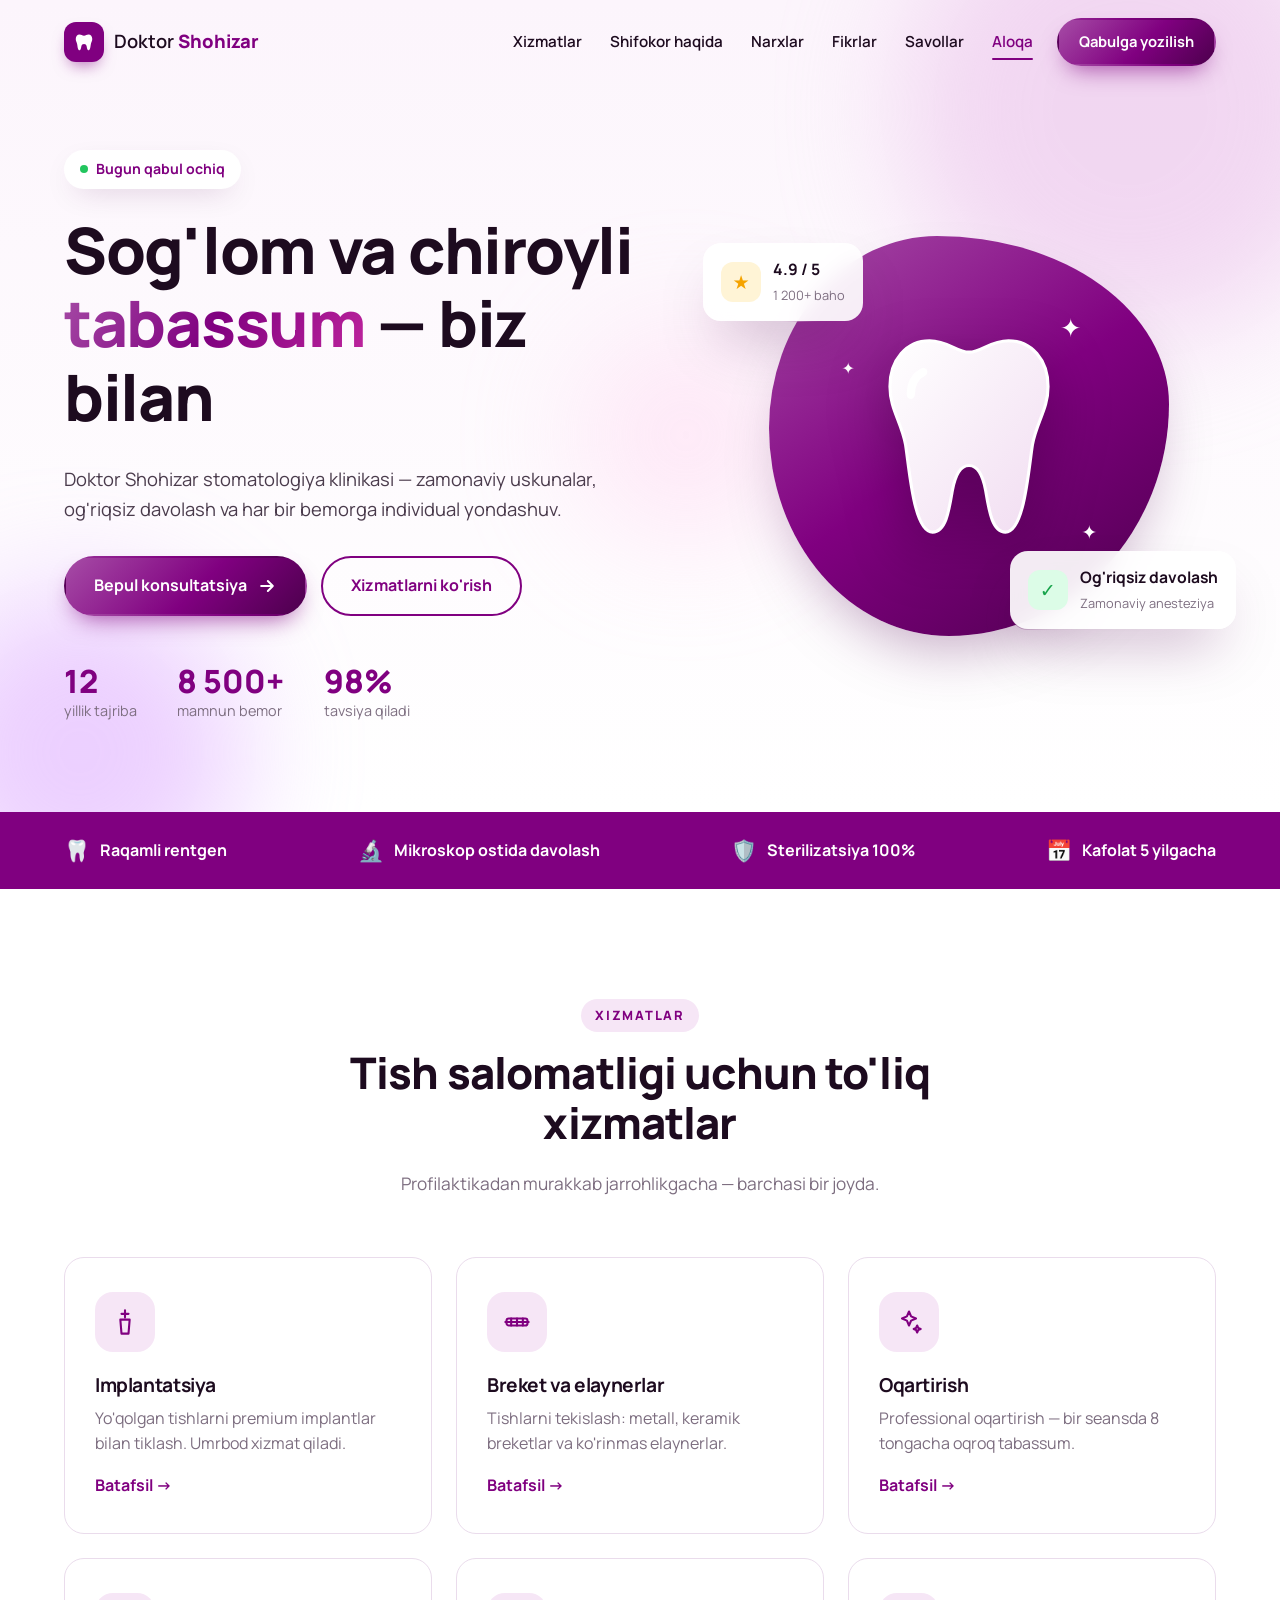
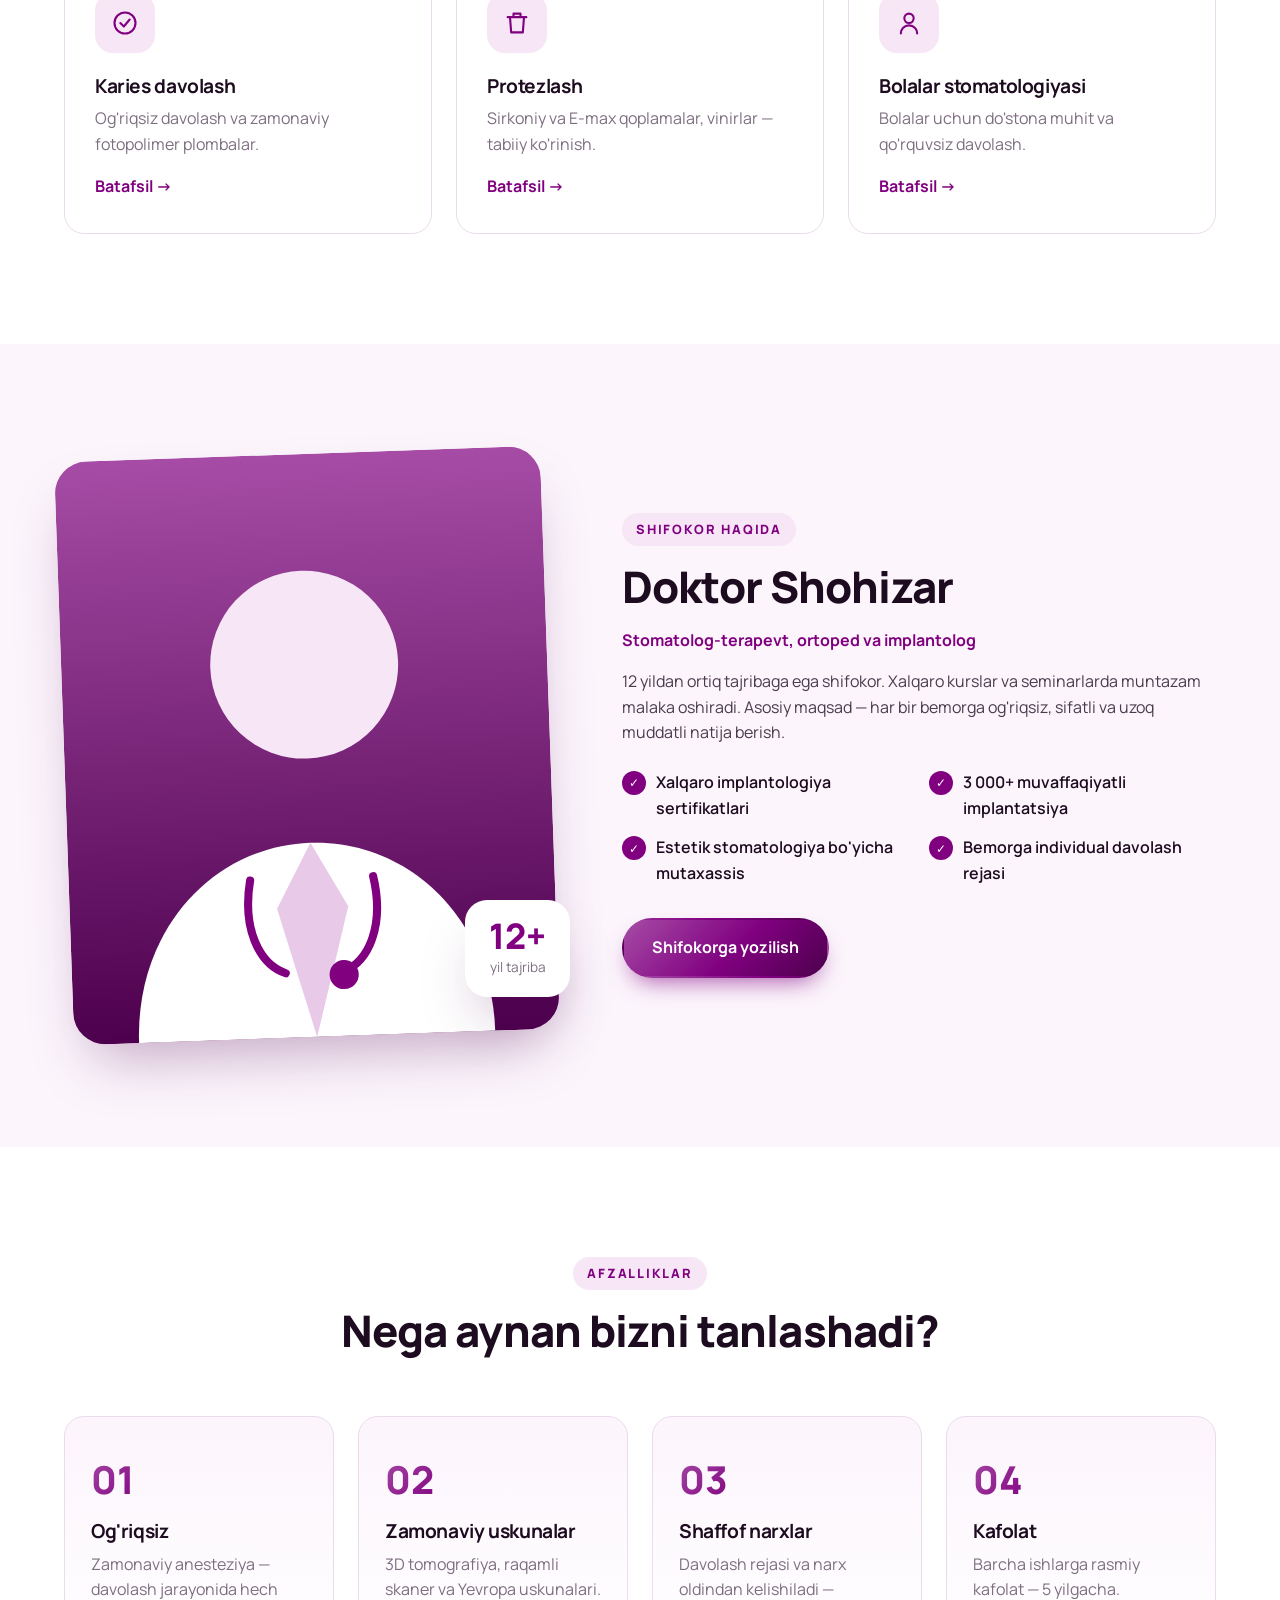
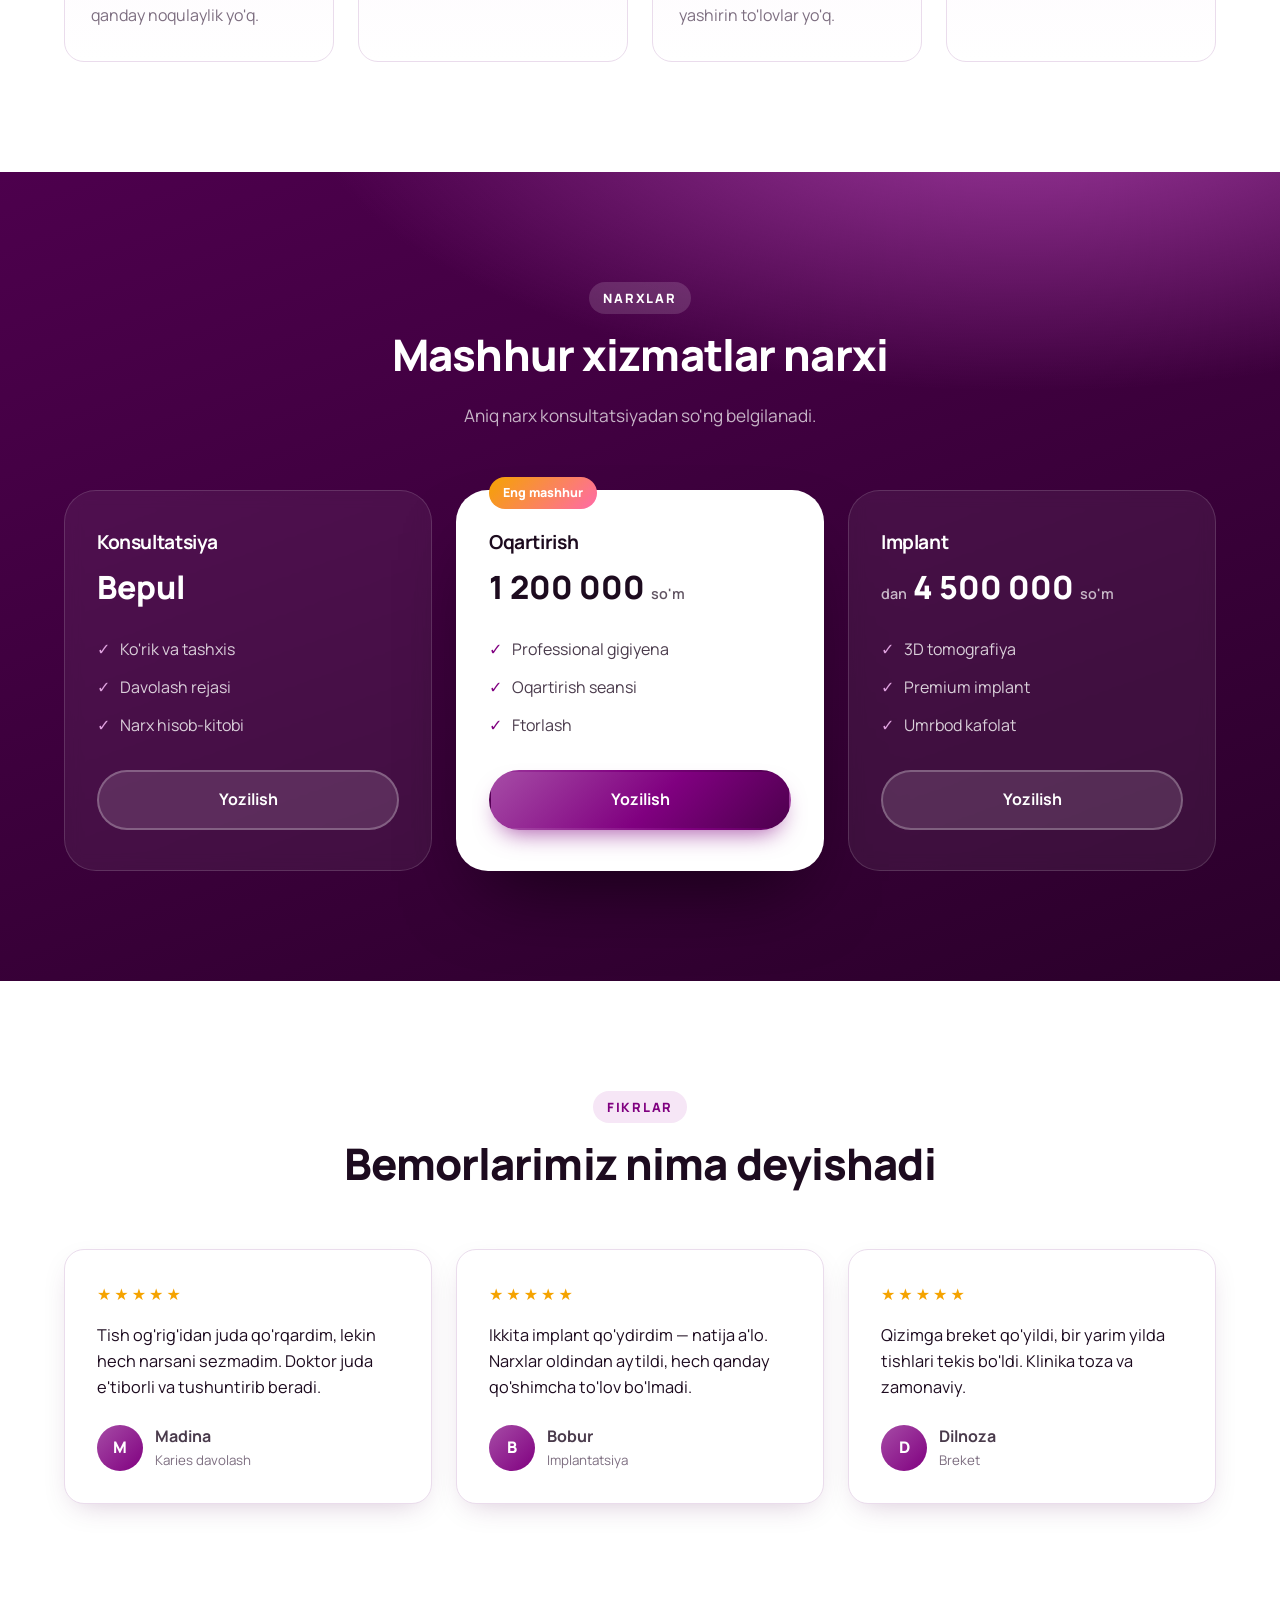
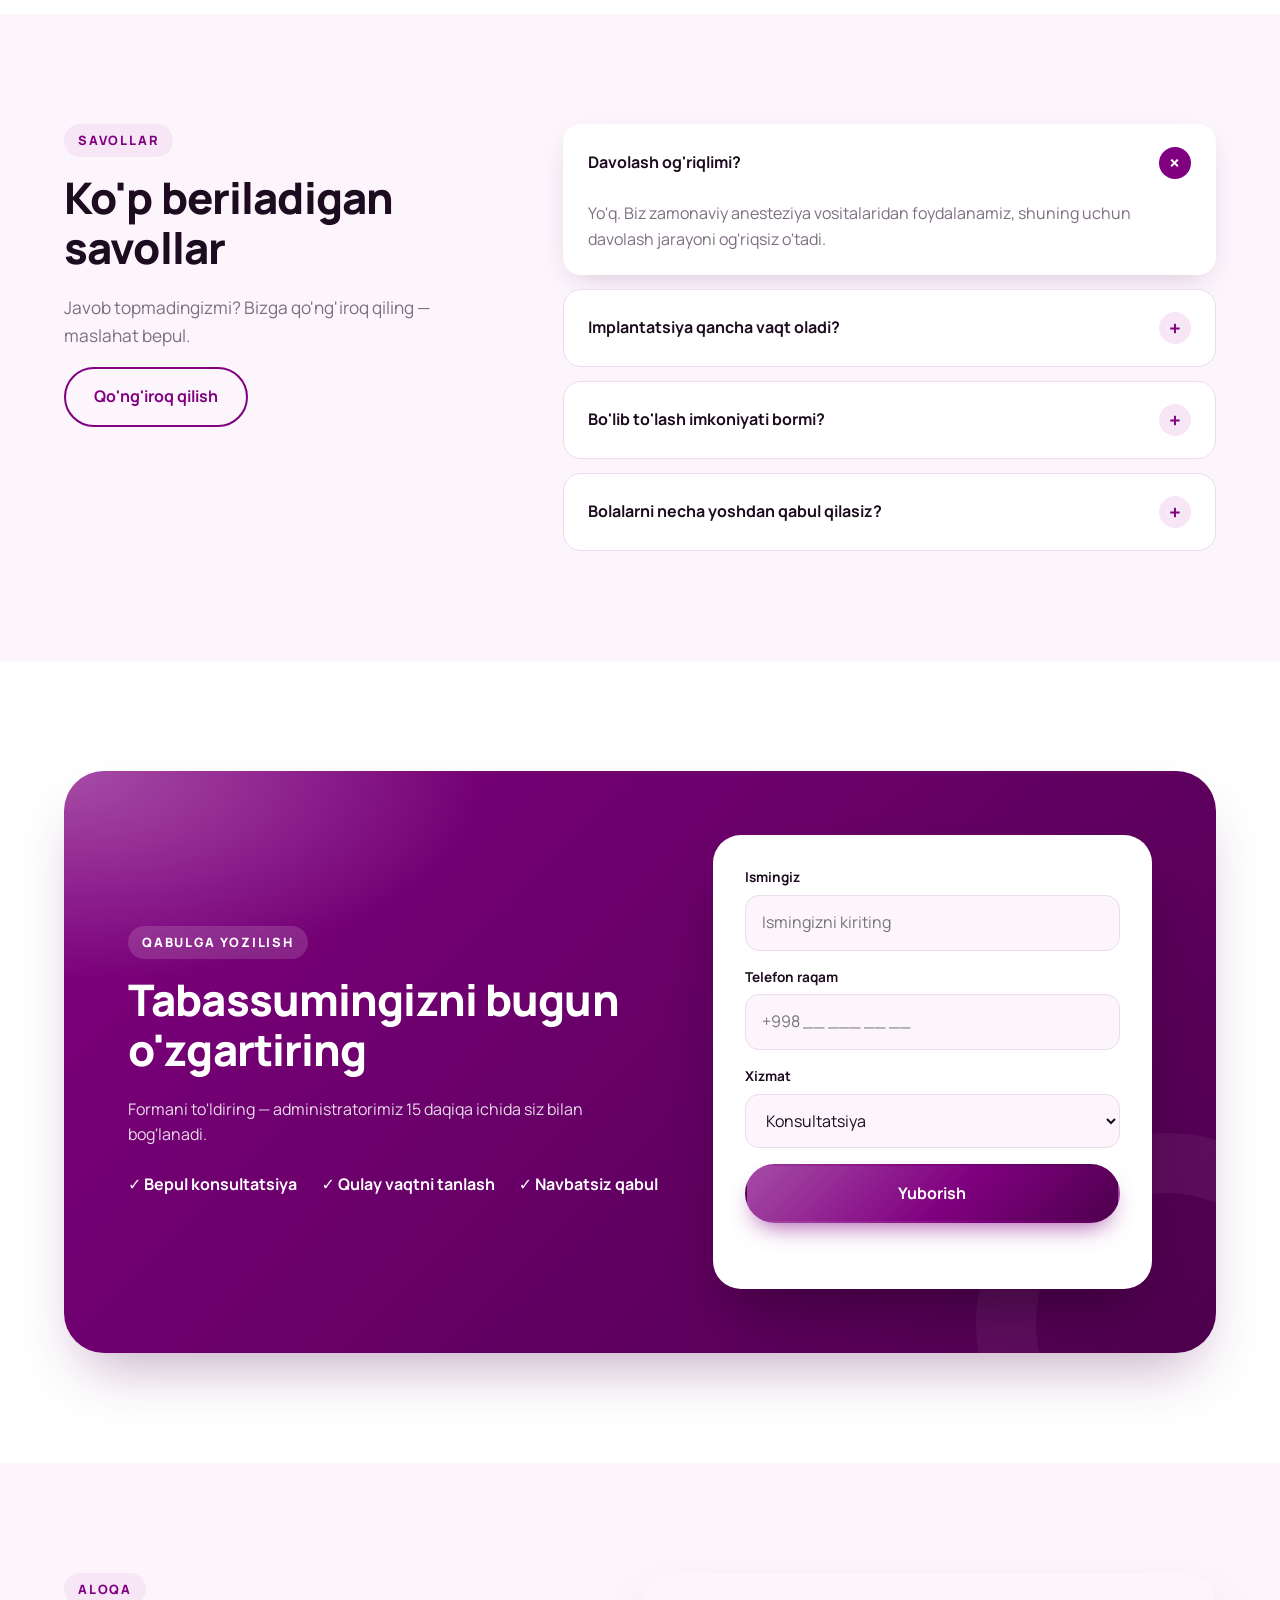
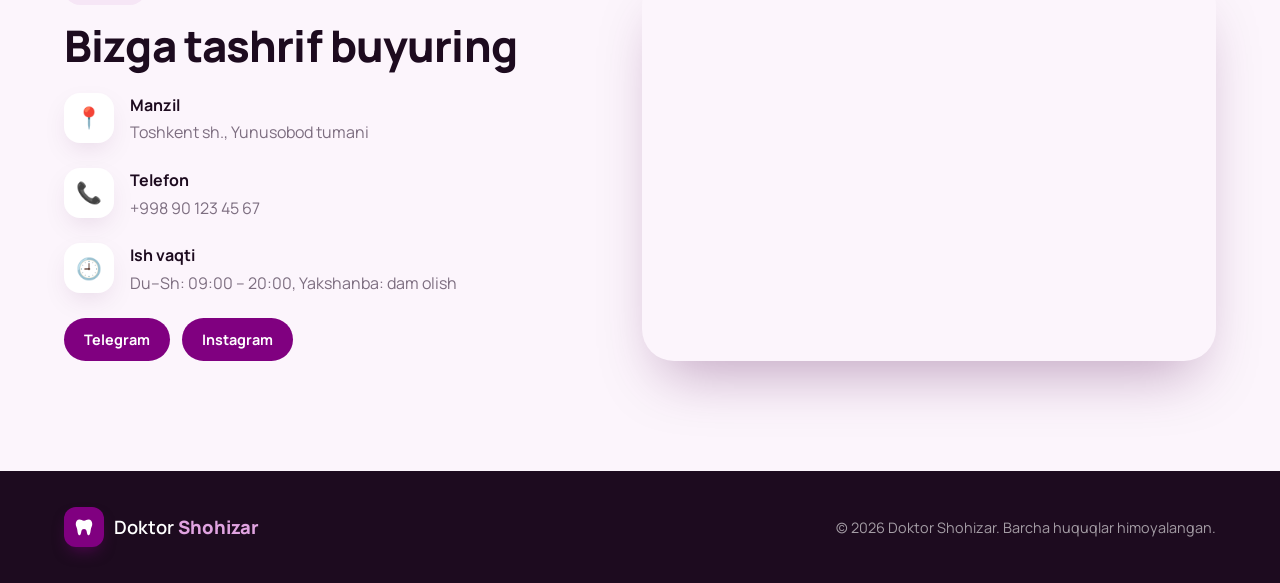
==== index.html @ 094f26d3 "Add Doktor Shohizar dental clinic landing page Modern responsive single-page site in Uzbek with purp" ====
<!doctype html>
<html lang="uz">
<head>
  <meta charset="utf-8">
  <meta name="viewport" content="width=device-width, initial-scale=1">
  <title>Doktor Shohizar — Zamonaviy stomatologiya</title>
  <meta name="description" content="Doktor Shohizar stomatologiya klinikasi: implantatsiya, breket, oqartirish, davolash va bolalar stomatologiyasi. Og'riqsiz va zamonaviy davolash.">
  <meta name="theme-color" content="#800080">
  <link rel="icon" href="data:image/svg+xml,%3Csvg xmlns='http://www.w3.org/2000/svg' viewBox='0 0 64 64'%3E%3Crect width='64' height='64' rx='16' fill='%23800080'/%3E%3Cpath d='M20 14c-6 0-10 5-10 12 0 6 3 9 4 15 1 7 2 13 6 13 3 0 4-5 5-10 1-4 3-6 7-6s6 2 7 6c1 5 2 10 5 10 4 0 5-6 6-13 1-6 4-9 4-15 0-7-4-12-10-12-5 0-7 3-12 3s-7-3-12-3z' fill='%23fff'/%3E%3C/svg%3E">
  <link rel="preconnect" href="https://fonts.googleapis.com">
  <link rel="preconnect" href="https://fonts.gstatic.com" crossorigin>
  <link href="https://fonts.googleapis.com/css2?family=Manrope:wght@400;500;600;700;800&display=swap" rel="stylesheet">
  <link rel="stylesheet" href="styles.css">
</head>
<body>

  <!-- ===== Header ===== -->
  <header class="header" id="header">
    <div class="container header__inner">
      <a href="#home" class="logo" aria-label="Doktor Shohizar">
        <span class="logo__icon">
          <svg viewBox="0 0 64 64" aria-hidden="true"><path d="M20 12c-6 0-10 5-10 12 0 6 3 9 4 15 1 7 2 15 6 15 3 0 4-6 5-11 1-4 3-6 7-6s6 2 7 6c1 5 2 11 5 11 4 0 5-8 6-15 1-6 4-9 4-15 0-7-4-12-10-12-5 0-7 3-12 3s-7-3-12-3z"/></svg>
        </span>
        <span class="logo__text">Doktor <b>Shohizar</b></span>
      </a>

      <nav class="nav" id="nav">
        <a href="#services">Xizmatlar</a>
        <a href="#about">Shifokor haqida</a>
        <a href="#prices">Narxlar</a>
        <a href="#reviews">Fikrlar</a>
        <a href="#faq">Savollar</a>
        <a href="#contact">Aloqa</a>
      </nav>

      <div class="header__actions">
        <a href="tel:+998901234567" class="header__phone">+998 90 123 45 67</a>
        <a href="#appointment" class="btn btn--primary btn--sm">Qabulga yozilish</a>
        <button class="burger" id="burger" aria-label="Menyu" aria-expanded="false"><span></span><span></span><span></span></button>
      </div>
    </div>
  </header>

  <main>
    <!-- ===== Hero ===== -->
    <section class="hero" id="home">
      <div class="hero__bg" aria-hidden="true">
        <span class="blob blob--1"></span>
        <span class="blob blob--2"></span>
        <span class="blob blob--3"></span>
      </div>
      <div class="container hero__inner">
        <div class="hero__content reveal">
          <span class="badge"><span class="dot"></span> Bugun qabul ochiq</span>
          <h1>Sog'lom va chiroyli <span class="grad">tabassum</span> — biz bilan</h1>
          <p class="hero__lead">Doktor Shohizar stomatologiya klinikasi — zamonaviy uskunalar, og'riqsiz davolash va har bir bemorga individual yondashuv.</p>
          <div class="hero__cta">
            <a href="#appointment" class="btn btn--primary">Bepul konsultatsiya
              <svg viewBox="0 0 24 24" aria-hidden="true"><path d="M5 12h14M13 6l6 6-6 6"/></svg>
            </a>
            <a href="#services" class="btn btn--ghost">Xizmatlarni ko'rish</a>
          </div>
          <div class="hero__stats">
            <div><b data-count="12">0</b><span>yillik tajriba</span></div>
            <div><b data-count="8500" data-suffix="+">0</b><span>mamnun bemor</span></div>
            <div><b data-count="98" data-suffix="%">0</b><span>tavsiya qiladi</span></div>
          </div>
        </div>

        <div class="hero__visual reveal">
          <div class="hero__card hero__card--main">
            <svg class="hero__tooth" viewBox="0 0 200 220" aria-hidden="true">
              <defs>
                <linearGradient id="toothGrad" x1="0" y1="0" x2="1" y2="1">
                  <stop offset="0" stop-color="#ffffff"/>
                  <stop offset="1" stop-color="#f1dcf1"/>
                </linearGradient>
              </defs>
              <path d="M62 18c-22 0-38 18-38 44 0 22 11 34 15 56 4 26 8 84 26 84 13 0 16-22 19-40 3-16 8-24 16-24s13 8 16 24c3 18 6 40 19 40 18 0 22-58 26-84 4-22 15-34 15-56 0-26-16-44-38-44-18 0-26 11-38 11S80 18 62 18z" fill="url(#toothGrad)" stroke="#fff" stroke-width="3"/>
              <path d="M56 48c-8 4-12 12-12 22" stroke="#fff" stroke-width="8" stroke-linecap="round" fill="none" opacity=".9"/>
            </svg>
            <span class="sparkle sparkle--1">✦</span>
            <span class="sparkle sparkle--2">✦</span>
            <span class="sparkle sparkle--3">✦</span>
          </div>
          <div class="float-card float-card--a">
            <span class="float-card__icon">★</span>
            <div><b>4.9 / 5</b><small>1 200+ baho</small></div>
          </div>
          <div class="float-card float-card--b">
            <span class="float-card__icon float-card__icon--green">✓</span>
            <div><b>Og'riqsiz davolash</b><small>Zamonaviy anesteziya</small></div>
          </div>
        </div>
      </div>
    </section>

    <!-- ===== Trust strip ===== -->
    <section class="strip">
      <div class="container strip__inner">
        <div class="strip__item"><span>🦷</span> Raqamli rentgen</div>
        <div class="strip__item"><span>🔬</span> Mikroskop ostida davolash</div>
        <div class="strip__item"><span>🛡️</span> Sterilizatsiya 100%</div>
        <div class="strip__item"><span>📅</span> Kafolat 5 yilgacha</div>
      </div>
    </section>

    <!-- ===== Services ===== -->
    <section class="section" id="services">
      <div class="container">
        <div class="section__head reveal">
          <span class="eyebrow">Xizmatlar</span>
          <h2>Tish salomatligi uchun to'liq xizmatlar</h2>
          <p>Profilaktikadan murakkab jarrohlikgacha — barchasi bir joyda.</p>
        </div>

        <div class="services">
          <article class="service reveal">
            <div class="service__icon"><svg viewBox="0 0 24 24"><path d="M12 2v6M9 5h6M8 10h8l-1 12h-6z"/></svg></div>
            <h3>Implantatsiya</h3>
            <p>Yo'qolgan tishlarni premium implantlar bilan tiklash. Umrbod xizmat qiladi.</p>
            <a href="#appointment" class="service__link">Batafsil →</a>
          </article>
          <article class="service reveal">
            <div class="service__icon"><svg viewBox="0 0 24 24"><rect x="3" y="9" width="18" height="6" rx="2"/><path d="M7 9v6M12 9v6M17 9v6M2 12h20"/></svg></div>
            <h3>Breket va elaynerlar</h3>
            <p>Tishlarni tekislash: metall, keramik breketlar va ko'rinmas elaynerlar.</p>
            <a href="#appointment" class="service__link">Batafsil →</a>
          </article>
          <article class="service reveal">
            <div class="service__icon"><svg viewBox="0 0 24 24"><path d="M12 3l1.8 4.2L18 9l-4.2 1.8L12 15l-1.8-4.2L6 9l4.2-1.8zM19 15l.9 2.1L22 18l-2.1.9L19 21l-.9-2.1L16 18l2.1-.9z"/></svg></div>
            <h3>Oqartirish</h3>
            <p>Professional oqartirish — bir seansda 8 tongacha oqroq tabassum.</p>
            <a href="#appointment" class="service__link">Batafsil →</a>
          </article>
          <article class="service reveal">
            <div class="service__icon"><svg viewBox="0 0 24 24"><circle cx="12" cy="12" r="9"/><path d="M8 12l3 3 5-6"/></svg></div>
            <h3>Karies davolash</h3>
            <p>Og'riqsiz davolash va zamonaviy fotopolimer plombalar.</p>
            <a href="#appointment" class="service__link">Batafsil →</a>
          </article>
          <article class="service reveal">
            <div class="service__icon"><svg viewBox="0 0 24 24"><path d="M4 7h16M6 7l1 13h10l1-13M9 7V4h6v3"/></svg></div>
            <h3>Protezlash</h3>
            <p>Sirkoniy va E-max qoplamalar, vinirlar — tabiiy ko'rinish.</p>
            <a href="#appointment" class="service__link">Batafsil →</a>
          </article>
          <article class="service reveal">
            <div class="service__icon"><svg viewBox="0 0 24 24"><circle cx="12" cy="8" r="4"/><path d="M5 21c0-4 3-7 7-7s7 3 7 7"/></svg></div>
            <h3>Bolalar stomatologiyasi</h3>
            <p>Bolalar uchun do'stona muhit va qo'rquvsiz davolash.</p>
            <a href="#appointment" class="service__link">Batafsil →</a>
          </article>
        </div>
      </div>
    </section>

    <!-- ===== About ===== -->
    <section class="section section--tint" id="about">
      <div class="container about">
        <div class="about__visual reveal">
          <div class="about__photo">
            <svg viewBox="0 0 300 360" aria-hidden="true">
              <defs>
                <linearGradient id="aboutGrad" x1="0" y1="0" x2="0" y2="1">
                  <stop offset="0" stop-color="#a64ca6"/>
                  <stop offset="1" stop-color="#4d004d"/>
                </linearGradient>
              </defs>
              <rect width="300" height="360" fill="url(#aboutGrad)"/>
              <circle cx="150" cy="130" r="58" fill="#f6e6f6"/>
              <path d="M40 360c0-70 50-120 110-120s110 50 110 120z" fill="#fff"/>
              <path d="M150 240l-22 40 22 80 22-80z" fill="#e8c9e8"/>
              <path d="M112 262c-6 30 4 52 20 58M188 262c6 30-4 52-20 58" stroke="#800080" stroke-width="5" fill="none" stroke-linecap="round"/>
              <circle cx="168" cy="322" r="9" fill="#800080"/>
            </svg>
          </div>
          <div class="about__badge">
            <b>12+</b>
            <span>yil tajriba</span>
          </div>
        </div>

        <div class="about__content reveal">
          <span class="eyebrow">Shifokor haqida</span>
          <h2>Doktor Shohizar</h2>
          <p class="about__role">Stomatolog-terapevt, ortoped va implantolog</p>
          <p>12 yildan ortiq tajribaga ega shifokor. Xalqaro kurslar va seminarlarda muntazam malaka oshiradi. Asosiy maqsad — har bir bemorga og'riqsiz, sifatli va uzoq muddatli natija berish.</p>
          <ul class="checklist">
            <li>Xalqaro implantologiya sertifikatlari</li>
            <li>3 000+ muvaffaqiyatli implantatsiya</li>
            <li>Estetik stomatologiya bo'yicha mutaxassis</li>
            <li>Bemorga individual davolash rejasi</li>
          </ul>
          <a href="#appointment" class="btn btn--primary">Shifokorga yozilish</a>
        </div>
      </div>
    </section>

    <!-- ===== Why us ===== -->
    <section class="section" id="why">
      <div class="container">
        <div class="section__head reveal">
          <span class="eyebrow">Afzalliklar</span>
          <h2>Nega aynan bizni tanlashadi?</h2>
        </div>
        <div class="features">
          <div class="feature reveal"><span class="feature__num">01</span><h3>Og'riqsiz</h3><p>Zamonaviy anesteziya — davolash jarayonida hech qanday noqulaylik yo'q.</p></div>
          <div class="feature reveal"><span class="feature__num">02</span><h3>Zamonaviy uskunalar</h3><p>3D tomografiya, raqamli skaner va Yevropa uskunalari.</p></div>
          <div class="feature reveal"><span class="feature__num">03</span><h3>Shaffof narxlar</h3><p>Davolash rejasi va narx oldindan kelishiladi — yashirin to'lovlar yo'q.</p></div>
          <div class="feature reveal"><span class="feature__num">04</span><h3>Kafolat</h3><p>Barcha ishlarga rasmiy kafolat — 5 yilgacha.</p></div>
        </div>
      </div>
    </section>

    <!-- ===== Prices ===== -->
    <section class="section section--dark" id="prices">
      <div class="container">
        <div class="section__head section__head--light reveal">
          <span class="eyebrow eyebrow--light">Narxlar</span>
          <h2>Mashhur xizmatlar narxi</h2>
          <p>Aniq narx konsultatsiyadan so'ng belgilanadi.</p>
        </div>
        <div class="prices">
          <div class="price reveal">
            <h3>Konsultatsiya</h3>
            <div class="price__value">Bepul</div>
            <ul>
              <li>Ko'rik va tashxis</li>
              <li>Davolash rejasi</li>
              <li>Narx hisob-kitobi</li>
            </ul>
            <a href="#appointment" class="btn btn--light">Yozilish</a>
          </div>
          <div class="price price--featured reveal">
            <span class="price__tag">Eng mashhur</span>
            <h3>Oqartirish</h3>
            <div class="price__value">1 200 000 <small>so'm</small></div>
            <ul>
              <li>Professional gigiyena</li>
              <li>Oqartirish seansi</li>
              <li>Ftorlash</li>
            </ul>
            <a href="#appointment" class="btn btn--primary">Yozilish</a>
          </div>
          <div class="price reveal">
            <h3>Implant</h3>
            <div class="price__value"><small>dan</small> 4 500 000 <small>so'm</small></div>
            <ul>
              <li>3D tomografiya</li>
              <li>Premium implant</li>
              <li>Umrbod kafolat</li>
            </ul>
            <a href="#appointment" class="btn btn--light">Yozilish</a>
          </div>
        </div>
      </div>
    </section>

    <!-- ===== Reviews ===== -->
    <section class="section" id="reviews">
      <div class="container">
        <div class="section__head reveal">
          <span class="eyebrow">Fikrlar</span>
          <h2>Bemorlarimiz nima deyishadi</h2>
        </div>
        <div class="reviews">
          <figure class="review reveal">
            <div class="review__stars">★★★★★</div>
            <blockquote>Tish og'rig'idan juda qo'rqardim, lekin hech narsani sezmadim. Doktor juda e'tiborli va tushuntirib beradi.</blockquote>
            <figcaption><span class="avatar">M</span><div><b>Madina</b><small>Karies davolash</small></div></figcaption>
          </figure>
          <figure class="review reveal">
            <div class="review__stars">★★★★★</div>
            <blockquote>Ikkita implant qo'ydirdim — natija a'lo. Narxlar oldindan aytildi, hech qanday qo'shimcha to'lov bo'lmadi.</blockquote>
            <figcaption><span class="avatar">B</span><div><b>Bobur</b><small>Implantatsiya</small></div></figcaption>
          </figure>
          <figure class="review reveal">
            <div class="review__stars">★★★★★</div>
            <blockquote>Qizimga breket qo'yildi, bir yarim yilda tishlari tekis bo'ldi. Klinika toza va zamonaviy.</blockquote>
            <figcaption><span class="avatar">D</span><div><b>Dilnoza</b><small>Breket</small></div></figcaption>
          </figure>
        </div>
      </div>
    </section>

    <!-- ===== FAQ ===== -->
    <section class="section section--tint" id="faq">
      <div class="container faq-wrap">
        <div class="section__head section__head--left reveal">
          <span class="eyebrow">Savollar</span>
          <h2>Ko'p beriladigan savollar</h2>
          <p>Javob topmadingizmi? Bizga qo'ng'iroq qiling — maslahat bepul.</p>
          <a href="tel:+998901234567" class="btn btn--ghost">Qo'ng'iroq qilish</a>
        </div>
        <div class="faq reveal">
          <details open>
            <summary>Davolash og'riqlimi?</summary>
            <p>Yo'q. Biz zamonaviy anesteziya vositalaridan foydalanamiz, shuning uchun davolash jarayoni og'riqsiz o'tadi.</p>
          </details>
          <details>
            <summary>Implantatsiya qancha vaqt oladi?</summary>
            <p>Implant o'rnatish 30–60 daqiqa davom etadi. To'liq tiklanish odatda 3–4 oy ichida yakunlanadi.</p>
          </details>
          <details>
            <summary>Bo'lib to'lash imkoniyati bormi?</summary>
            <p>Ha, katta hajmdagi davolash uchun foizsiz bo'lib to'lash imkoniyati mavjud.</p>
          </details>
          <details>
            <summary>Bolalarni necha yoshdan qabul qilasiz?</summary>
            <p>Bolalarni 3 yoshdan boshlab qabul qilamiz. Birinchi tashrif — o'yin tarzidagi tanishuv.</p>
          </details>
        </div>
      </div>
    </section>

    <!-- ===== Appointment ===== -->
    <section class="section" id="appointment">
      <div class="container">
        <div class="cta reveal">
          <div class="cta__text">
            <span class="eyebrow eyebrow--light">Qabulga yozilish</span>
            <h2>Tabassumingizni bugun o'zgartiring</h2>
            <p>Formani to'ldiring — administratorimiz 15 daqiqa ichida siz bilan bog'lanadi.</p>
            <ul class="cta__list">
              <li>✓ Bepul konsultatsiya</li>
              <li>✓ Qulay vaqtni tanlash</li>
              <li>✓ Navbatsiz qabul</li>
            </ul>
          </div>
          <form class="form" id="form" novalidate>
            <label>
              <span>Ismingiz</span>
              <input type="text" name="name" placeholder="Ismingizni kiriting" required>
            </label>
            <label>
              <span>Telefon raqam</span>
              <input type="tel" name="phone" placeholder="+998 __ ___ __ __" required>
            </label>
            <label>
              <span>Xizmat</span>
              <select name="service">
                <option>Konsultatsiya</option>
                <option>Implantatsiya</option>
                <option>Breket / elayner</option>
                <option>Oqartirish</option>
                <option>Karies davolash</option>
                <option>Protezlash</option>
                <option>Bolalar stomatologiyasi</option>
              </select>
            </label>
            <button type="submit" class="btn btn--primary btn--block">Yuborish</button>
            <p class="form__note" id="formNote" role="status"></p>
          </form>
        </div>
      </div>
    </section>

    <!-- ===== Contact ===== -->
    <section class="section section--tint" id="contact">
      <div class="container contact">
        <div class="contact__info reveal">
          <span class="eyebrow">Aloqa</span>
          <h2>Bizga tashrif buyuring</h2>
          <div class="contact__item"><span class="contact__icon">📍</span><div><b>Manzil</b><p>Toshkent sh., Yunusobod tumani</p></div></div>
          <div class="contact__item"><span class="contact__icon">📞</span><div><b>Telefon</b><p><a href="tel:+998901234567">+998 90 123 45 67</a></p></div></div>
          <div class="contact__item"><span class="contact__icon">🕘</span><div><b>Ish vaqti</b><p>Du–Sh: 09:00 – 20:00, Yakshanba: dam olish</p></div></div>
          <div class="socials">
            <a href="#" aria-label="Telegram">Telegram</a>
            <a href="#" aria-label="Instagram">Instagram</a>
          </div>
        </div>
        <div class="contact__map reveal">
          <iframe title="Xarita" loading="lazy" src="https://www.openstreetmap.org/export/embed.html?bbox=69.26%2C41.34%2C69.32%2C41.38&amp;layer=mapnik"></iframe>
        </div>
      </div>
    </section>
  </main>

  <footer class="footer">
    <div class="container footer__inner">
      <a href="#home" class="logo logo--light">
        <span class="logo__icon"><svg viewBox="0 0 64 64" aria-hidden="true"><path d="M20 12c-6 0-10 5-10 12 0 6 3 9 4 15 1 7 2 15 6 15 3 0 4-6 5-11 1-4 3-6 7-6s6 2 7 6c1 5 2 11 5 11 4 0 5-8 6-15 1-6 4-9 4-15 0-7-4-12-10-12-5 0-7 3-12 3s-7-3-12-3z"/></svg></span>
        <span class="logo__text">Doktor <b>Shohizar</b></span>
      </a>
      <p>© <span id="year"></span> Doktor Shohizar. Barcha huquqlar himoyalangan.</p>
    </div>
  </footer>

  <a href="#appointment" class="fab" aria-label="Qabulga yozilish">
    <svg viewBox="0 0 24 24" aria-hidden="true"><path d="M22 16.9v3a2 2 0 0 1-2.2 2 19.8 19.8 0 0 1-8.6-3.1 19.5 19.5 0 0 1-6-6A19.8 19.8 0 0 1 2.1 4.2 2 2 0 0 1 4.1 2h3a2 2 0 0 1 2 1.7c.1.9.4 1.8.7 2.7a2 2 0 0 1-.5 2.1L8 9.8a16 16 0 0 0 6 6l1.3-1.3a2 2 0 0 1 2.1-.4c.9.3 1.8.6 2.7.7a2 2 0 0 1 1.7 2z"/></svg>
  </a>

  <script src="script.js"></script>
</body>
</html>
---- styles.css ----
/* ===== Tokens ===== */
:root {
  --primary: #800080;          /* Purpur — asosiy rang */
  --primary-600: #6a006a;
  --primary-700: #4d004d;
  --primary-400: #a64ca6;
  --primary-100: #f6e6f6;
  --primary-50: #fcf5fc;
  --accent: #e0a3e0;

  --ink: #1d0b1f;
  --text: #4a3b4c;
  --muted: #7d6e80;
  --line: #eadcec;
  --bg: #ffffff;

  --radius: 20px;
  --radius-lg: 32px;
  --shadow: 0 10px 30px -12px rgba(77, 0, 77, .25);
  --shadow-lg: 0 30px 60px -20px rgba(77, 0, 77, .35);
  --container: 1200px;
}

*, *::before, *::after { box-sizing: border-box; }
html { scroll-behavior: smooth; scroll-padding-top: 84px; }
body {
  margin: 0;
  font-family: "Manrope", system-ui, -apple-system, "Segoe UI", sans-serif;
  color: var(--text);
  background: var(--bg);
  line-height: 1.6;
  -webkit-font-smoothing: antialiased;
  overflow-x: hidden;
}
img, svg { display: block; max-width: 100%; }
a { color: inherit; text-decoration: none; }
h1, h2, h3 { color: var(--ink); line-height: 1.15; margin: 0 0 .5em; letter-spacing: -.02em; }
h1 { font-size: clamp(2.3rem, 5vw, 4rem); font-weight: 800; }
h2 { font-size: clamp(1.8rem, 3.4vw, 2.75rem); font-weight: 800; }
h3 { font-size: 1.2rem; font-weight: 700; }
p { margin: 0 0 1em; }

.container { width: 100%; max-width: var(--container); margin: 0 auto; padding: 0 24px; }

/* ===== Buttons ===== */
.btn {
  display: inline-flex; align-items: center; justify-content: center; gap: 10px;
  padding: 15px 28px; border-radius: 999px; border: 2px solid transparent;
  font: inherit; font-weight: 700; font-size: 1rem; cursor: pointer;
  transition: transform .25s, box-shadow .25s, background .25s, color .25s, border-color .25s;
}
.btn svg { width: 20px; height: 20px; fill: none; stroke: currentColor; stroke-width: 2.4; stroke-linecap: round; stroke-linejoin: round; transition: transform .25s; }
.btn:hover svg { transform: translateX(4px); }
.btn--primary { background: linear-gradient(135deg, var(--primary-400), var(--primary) 55%, var(--primary-700)); color: #fff; box-shadow: 0 12px 24px -10px rgba(128, 0, 128, .7); }
.btn--primary:hover { transform: translateY(-2px); box-shadow: 0 18px 30px -10px rgba(128, 0, 128, .8); }
.btn--ghost { border-color: var(--primary); color: var(--primary); background: transparent; }
.btn--ghost:hover { background: var(--primary); color: #fff; }
.btn--light { background: rgba(255,255,255,.12); color: #fff; border-color: rgba(255,255,255,.25); }
.btn--light:hover { background: #fff; color: var(--primary); }
.btn--sm { padding: 10px 20px; font-size: .92rem; white-space: nowrap; }
.btn--block { width: 100%; }

/* ===== Header ===== */
.header {
  position: fixed; inset: 0 0 auto; z-index: 50;
  transition: background .3s, box-shadow .3s, padding .3s;
  padding: 18px 0;
}
.header.is-scrolled { background: rgba(255,255,255,.85); backdrop-filter: blur(14px); -webkit-backdrop-filter: blur(14px); box-shadow: 0 1px 0 var(--line); padding: 10px 0; }
.header__inner { display: flex; align-items: center; gap: 24px; }

.logo { white-space: nowrap; flex: none; display: inline-flex; align-items: center; gap: 10px; font-size: 1.15rem; color: var(--ink); font-weight: 600; }
.logo b { color: var(--primary); font-weight: 800; }
.logo__icon { width: 40px; height: 40px; border-radius: 12px; background: var(--primary); display: grid; place-items: center; box-shadow: 0 8px 16px -6px rgba(128,0,128,.6); }
.logo__icon svg { width: 24px; height: 24px; fill: #fff; }
.logo--light { color: #fff; }
.logo--light b { color: var(--accent); }

.nav { display: flex; gap: 28px; margin-left: auto; }
.nav a { white-space: nowrap; font-weight: 600; font-size: .95rem; color: var(--ink); position: relative; padding: 4px 0; }
.nav a::after { content: ""; position: absolute; left: 0; bottom: -2px; width: 0; height: 2px; background: var(--primary); border-radius: 2px; transition: width .25s; }
.nav a:hover::after, .nav a.is-active::after { width: 100%; }
.nav a:hover, .nav a.is-active { color: var(--primary); }

.header__actions { display: flex; align-items: center; gap: 16px; }
.header__phone { font-weight: 700; color: var(--ink); white-space: nowrap; }
.burger { display: none; width: 44px; height: 44px; border: 0; background: var(--primary-100); border-radius: 12px; cursor: pointer; padding: 12px 11px; flex-direction: column; justify-content: space-between; }
.burger span { display: block; height: 2px; background: var(--primary); border-radius: 2px; transition: transform .3s, opacity .3s; }
.burger.is-open span:nth-child(1) { transform: translateY(8px) rotate(45deg); }
.burger.is-open span:nth-child(2) { opacity: 0; }
.burger.is-open span:nth-child(3) { transform: translateY(-8px) rotate(-45deg); }

/* ===== Hero ===== */
.hero { position: relative; padding: 150px 0 90px; overflow: hidden; background: linear-gradient(180deg, var(--primary-50), #fff); }
.hero__bg { position: absolute; inset: 0; pointer-events: none; }
.blob { position: absolute; border-radius: 50%; filter: blur(60px); opacity: .5; animation: float 14s ease-in-out infinite; }
.blob--1 { width: 460px; height: 460px; background: #e7b8e7; top: -120px; right: -80px; }
.blob--2 { width: 320px; height: 320px; background: #d9a1ff; bottom: -100px; left: -80px; animation-delay: -5s; }
.blob--3 { width: 220px; height: 220px; background: #ffc6ea; top: 40%; left: 45%; animation-delay: -9s; opacity: .35; }
@keyframes float { 0%,100% { transform: translate(0,0) scale(1); } 50% { transform: translate(30px,-30px) scale(1.08); } }

.hero__inner { position: relative; display: grid; grid-template-columns: 1.1fr .9fr; gap: 56px; align-items: center; }
.badge { display: inline-flex; align-items: center; gap: 8px; padding: 8px 16px; border-radius: 999px; background: #fff; box-shadow: var(--shadow); font-weight: 700; font-size: .88rem; color: var(--primary); margin-bottom: 24px; }
.dot { width: 8px; height: 8px; border-radius: 50%; background: #22c55e; box-shadow: 0 0 0 0 rgba(34,197,94,.6); animation: pulse 2s infinite; }
@keyframes pulse { 70% { box-shadow: 0 0 0 10px rgba(34,197,94,0); } 100% { box-shadow: 0 0 0 0 rgba(34,197,94,0); } }
.grad { background: linear-gradient(120deg, var(--primary-400), var(--primary) 50%, #c0269e); -webkit-background-clip: text; background-clip: text; color: transparent; }
.hero__lead { font-size: 1.15rem; max-width: 540px; margin-bottom: 32px; }
.hero__cta { display: flex; flex-wrap: wrap; gap: 14px; margin-bottom: 48px; }
.hero__stats { display: flex; gap: 40px; flex-wrap: wrap; }
.hero__stats div { display: flex; flex-direction: column; }
.hero__stats b { font-size: 2rem; font-weight: 800; color: var(--primary); line-height: 1.1; }
.hero__stats span { font-size: .9rem; color: var(--muted); }

.hero__visual { position: relative; display: grid; place-items: center; min-height: 460px; }
.hero__card--main {
  position: relative; width: min(100%, 400px); aspect-ratio: 1;
  border-radius: 42% 58% 55% 45% / 48% 42% 58% 52%;
  background: linear-gradient(145deg, var(--primary-400), var(--primary) 50%, var(--primary-700));
  display: grid; place-items: center; box-shadow: var(--shadow-lg);
  animation: morph 12s ease-in-out infinite;
}
@keyframes morph { 0%,100% { border-radius: 42% 58% 55% 45% / 48% 42% 58% 52%; } 50% { border-radius: 58% 42% 45% 55% / 42% 58% 42% 58%; } }
.hero__tooth { width: 52%; filter: drop-shadow(0 20px 30px rgba(0,0,0,.25)); animation: bob 5s ease-in-out infinite; }
@keyframes bob { 50% { transform: translateY(-12px) rotate(-3deg); } }
.sparkle { position: absolute; color: #fff; font-size: 1.6rem; animation: twinkle 2.4s ease-in-out infinite; }
.sparkle--1 { top: 18%; right: 22%; }
.sparkle--2 { top: 30%; left: 18%; font-size: 1rem; animation-delay: .8s; }
.sparkle--3 { bottom: 22%; right: 18%; font-size: 1.2rem; animation-delay: 1.6s; }
@keyframes twinkle { 0%,100% { opacity: .2; transform: scale(.7); } 50% { opacity: 1; transform: scale(1.15); } }

.float-card { position: absolute; display: flex; align-items: center; gap: 12px; background: rgba(255,255,255,.92); backdrop-filter: blur(10px); padding: 14px 18px; border-radius: 18px; box-shadow: var(--shadow-lg); animation: bob 6s ease-in-out infinite; }
.float-card b { display: block; color: var(--ink); font-size: .98rem; }
.float-card small { color: var(--muted); font-size: .8rem; }
.float-card__icon { width: 40px; height: 40px; border-radius: 12px; display: grid; place-items: center; background: #fff4d6; color: #f5a300; font-size: 1.2rem; }
.float-card__icon--green { background: #dcfce7; color: #16a34a; font-weight: 800; }
.float-card--a { top: 8%; left: -4%; }
.float-card--b { bottom: 8%; right: -4%; animation-delay: -3s; }

/* ===== Strip ===== */
.strip { background: var(--primary); color: #fff; padding: 22px 0; }
.strip__inner { display: flex; justify-content: space-between; flex-wrap: wrap; gap: 16px 32px; }
.strip__item { display: flex; align-items: center; gap: 10px; font-weight: 700; }
.strip__item span { font-size: 1.3rem; }

/* ===== Sections ===== */
.section { padding: 110px 0; }
.section--tint { background: var(--primary-50); }
.section--dark { background: radial-gradient(1200px 500px at 80% -10%, #a13ba1 0%, transparent 60%), linear-gradient(160deg, var(--primary-700), #2b002b); color: rgba(255,255,255,.8); }
.section__head { max-width: 640px; margin: 0 auto 60px; text-align: center; }
.section__head p { color: var(--muted); font-size: 1.08rem; }
.section__head--light h2 { color: #fff; }
.section__head--light p { color: rgba(255,255,255,.7); }
.section__head--left { text-align: left; margin: 0; }
.eyebrow { display: inline-block; font-size: .8rem; font-weight: 800; letter-spacing: .14em; text-transform: uppercase; color: var(--primary); background: var(--primary-100); padding: 6px 14px; border-radius: 999px; margin-bottom: 16px; }
.eyebrow--light { color: #fff; background: rgba(255,255,255,.14); }

/* ===== Services ===== */
.services { display: grid; grid-template-columns: repeat(3, 1fr); gap: 24px; }
.service { position: relative; background: #fff; border: 1px solid var(--line); border-radius: var(--radius); padding: 34px 30px; transition: transform .3s, box-shadow .3s, border-color .3s; overflow: hidden; }
.service::before { content: ""; position: absolute; inset: 0; background: linear-gradient(160deg, var(--primary), var(--primary-700)); opacity: 0; transition: opacity .35s; z-index: 0; }
.service > * { position: relative; z-index: 1; }
.service:hover { transform: translateY(-6px); box-shadow: var(--shadow-lg); border-color: transparent; }
.service:hover::before { opacity: 1; }
.service:hover h3, .service:hover p, .service:hover .service__link { color: #fff; }
.service:hover .service__icon { background: rgba(255,255,255,.16); }
.service:hover .service__icon svg { stroke: #fff; }
.service__icon { width: 60px; height: 60px; border-radius: 18px; background: var(--primary-100); display: grid; place-items: center; margin-bottom: 22px; transition: background .3s; }
.service__icon svg { width: 28px; height: 28px; fill: none; stroke: var(--primary); stroke-width: 1.8; stroke-linecap: round; stroke-linejoin: round; transition: stroke .3s; }
.service h3, .service p { transition: color .3s; }
.service p { color: var(--muted); }
.service__link { font-weight: 700; color: var(--primary); transition: color .3s; }

/* ===== About ===== */
.about { display: grid; grid-template-columns: .9fr 1.1fr; gap: 72px; align-items: center; }
.about__visual { position: relative; }
.about__photo { border-radius: var(--radius-lg); overflow: hidden; box-shadow: var(--shadow-lg); transform: rotate(-2deg); }
.about__photo svg { width: 100%; height: auto; }
.about__badge { position: absolute; right: -20px; bottom: 40px; background: #fff; border-radius: 22px; padding: 18px 24px; box-shadow: var(--shadow-lg); text-align: center; }
.about__badge b { display: block; font-size: 2.2rem; color: var(--primary); line-height: 1; font-weight: 800; }
.about__badge span { font-size: .85rem; color: var(--muted); }
.about__role { color: var(--primary); font-weight: 700; margin-top: -6px; }
.checklist { list-style: none; padding: 0; margin: 24px 0 32px; display: grid; grid-template-columns: 1fr 1fr; gap: 14px 20px; }
.checklist li { display: flex; gap: 10px; align-items: flex-start; font-weight: 600; color: var(--ink); }
.checklist li::before { content: "✓"; flex: none; width: 24px; height: 24px; border-radius: 50%; background: var(--primary); color: #fff; font-size: .75rem; display: grid; place-items: center; margin-top: 1px; }

/* ===== Features ===== */
.features { display: grid; grid-template-columns: repeat(4, 1fr); gap: 24px; }
.feature { padding: 32px 26px; border-radius: var(--radius); background: linear-gradient(180deg, var(--primary-50), #fff); border: 1px solid var(--line); transition: transform .3s; }
.feature:hover { transform: translateY(-6px); }
.feature__num { display: inline-block; font-size: 2.4rem; font-weight: 800; background: linear-gradient(135deg, var(--primary-400), var(--primary)); -webkit-background-clip: text; background-clip: text; color: transparent; margin-bottom: 10px; }
.feature p { color: var(--muted); margin: 0; }

/* ===== Prices ===== */
.prices { display: grid; grid-template-columns: repeat(3, 1fr); gap: 24px; align-items: center; }
.price { position: relative; padding: 40px 32px; border-radius: var(--radius-lg); background: rgba(255,255,255,.06); border: 1px solid rgba(255,255,255,.14); backdrop-filter: blur(8px); }
.price h3 { color: #fff; }
.price__value { font-size: 2rem; font-weight: 800; color: #fff; margin: 8px 0 24px; }
.price__value small { font-size: .9rem; font-weight: 600; opacity: .7; }
.price ul { list-style: none; padding: 0; margin: 0 0 32px; display: grid; gap: 12px; }
.price li { display: flex; gap: 10px; }
.price li::before { content: "✓"; color: var(--accent); font-weight: 800; }
.price .btn { width: 100%; }
.price--featured { background: #fff; transform: scale(1.05); box-shadow: 0 40px 80px -30px rgba(0,0,0,.6); color: var(--text); }
.price--featured h3, .price--featured .price__value { color: var(--ink); }
.price--featured li::before { color: var(--primary); }
.price__tag { position: absolute; top: -14px; left: 32px; background: linear-gradient(135deg, #f5a300, #ff6aa8); color: #fff; font-size: .78rem; font-weight: 800; padding: 6px 14px; border-radius: 999px; }

/* ===== Reviews ===== */
.reviews { display: grid; grid-template-columns: repeat(3, 1fr); gap: 24px; }
.review { margin: 0; padding: 32px; border-radius: var(--radius); background: #fff; border: 1px solid var(--line); box-shadow: var(--shadow); display: flex; flex-direction: column; }
.review__stars { color: #f5a300; letter-spacing: 3px; margin-bottom: 14px; }
.review blockquote { margin: 0 0 24px; color: var(--ink); font-size: 1.02rem; flex: 1; }
.review figcaption { display: flex; align-items: center; gap: 12px; }
.review figcaption small { display: block; color: var(--muted); }
.avatar { width: 46px; height: 46px; border-radius: 50%; display: grid; place-items: center; background: linear-gradient(135deg, var(--primary-400), var(--primary)); color: #fff; font-weight: 800; }

/* ===== FAQ ===== */
.faq-wrap { display: grid; grid-template-columns: .8fr 1.2fr; gap: 64px; align-items: start; }
.faq { display: grid; gap: 14px; }
.faq details { background: #fff; border-radius: 18px; border: 1px solid var(--line); padding: 0 24px; transition: box-shadow .3s; }
.faq details[open] { box-shadow: var(--shadow); border-color: transparent; }
.faq summary { cursor: pointer; list-style: none; padding: 22px 0; font-weight: 700; color: var(--ink); display: flex; justify-content: space-between; gap: 16px; align-items: center; }
.faq summary::-webkit-details-marker { display: none; }
.faq summary::after { content: "+"; flex: none; width: 32px; height: 32px; border-radius: 50%; background: var(--primary-100); color: var(--primary); display: grid; place-items: center; font-size: 1.3rem; transition: transform .3s, background .3s, color .3s; }
.faq details[open] summary::after { transform: rotate(45deg); background: var(--primary); color: #fff; }
.faq details p { color: var(--muted); padding-bottom: 22px; margin: 0; }

/* ===== CTA / Form ===== */
.cta { display: grid; grid-template-columns: 1.1fr .9fr; gap: 48px; align-items: center; padding: 64px; border-radius: 40px; background: radial-gradient(600px 300px at 0% 0%, var(--primary-400), transparent 70%), linear-gradient(135deg, var(--primary), var(--primary-700)); color: rgba(255,255,255,.85); box-shadow: var(--shadow-lg); position: relative; overflow: hidden; }
.cta::after { content: ""; position: absolute; width: 380px; height: 380px; border-radius: 50%; border: 60px solid rgba(255,255,255,.05); right: -140px; bottom: -160px; }
.cta h2 { color: #fff; }
.cta__list { list-style: none; padding: 0; margin: 24px 0 0; display: flex; flex-wrap: wrap; gap: 10px 24px; font-weight: 700; color: #fff; }
.form { position: relative; z-index: 1; background: #fff; border-radius: 28px; padding: 32px; display: grid; gap: 16px; box-shadow: 0 30px 60px -20px rgba(0,0,0,.4); }
.form label { display: grid; gap: 6px; }
.form label span { font-size: .85rem; font-weight: 700; color: var(--ink); }
.form input, .form select { font: inherit; padding: 14px 16px; border-radius: 14px; border: 1.5px solid var(--line); background: var(--primary-50); color: var(--ink); outline: none; transition: border-color .2s, box-shadow .2s, background .2s; width: 100%; }
.form input:focus, .form select:focus { border-color: var(--primary); background: #fff; box-shadow: 0 0 0 4px rgba(128,0,128,.12); }
.form input.is-invalid { border-color: #e11d48; }
.form__note { margin: 0; font-size: .9rem; font-weight: 600; min-height: 1.2em; text-align: center; }
.form__note.is-ok { color: #16a34a; }
.form__note.is-err { color: #e11d48; }

/* ===== Contact ===== */
.contact { display: grid; grid-template-columns: 1fr 1.1fr; gap: 56px; align-items: stretch; }
.contact__item { display: flex; gap: 16px; margin-bottom: 22px; }
.contact__item b { color: var(--ink); }
.contact__item p { margin: 2px 0 0; color: var(--muted); }
.contact__item a:hover { color: var(--primary); }
.contact__icon { flex: none; width: 50px; height: 50px; border-radius: 16px; background: #fff; box-shadow: var(--shadow); display: grid; place-items: center; font-size: 1.3rem; }
.socials { display: flex; gap: 12px; margin-top: 12px; }
.socials a { padding: 10px 20px; border-radius: 999px; background: var(--primary); color: #fff; font-weight: 700; font-size: .9rem; transition: background .2s, transform .2s; }
.socials a:hover { background: var(--primary-700); transform: translateY(-2px); }
.contact__map { border-radius: var(--radius-lg); overflow: hidden; box-shadow: var(--shadow-lg); min-height: 380px; }
.contact__map iframe { width: 100%; height: 100%; min-height: 380px; border: 0; filter: saturate(.8) hue-rotate(250deg); }

/* ===== Footer ===== */
.footer { background: #1d0b1f; color: rgba(255,255,255,.6); padding: 36px 0; }
.footer__inner { display: flex; justify-content: space-between; align-items: center; gap: 16px; flex-wrap: wrap; }
.footer p { margin: 0; font-size: .9rem; }

/* ===== FAB ===== */
.fab { position: fixed; right: 20px; bottom: 20px; z-index: 40; width: 58px; height: 58px; border-radius: 50%; background: var(--primary); display: grid; place-items: center; box-shadow: 0 14px 30px -8px rgba(128,0,128,.7); opacity: 0; transform: scale(.6); pointer-events: none; transition: opacity .3s, transform .3s; }
.fab.is-visible { opacity: 1; transform: scale(1); pointer-events: auto; }
.fab::before { content: ""; position: absolute; inset: 0; border-radius: 50%; border: 2px solid var(--primary); animation: ring 2s infinite; }
@keyframes ring { from { transform: scale(1); opacity: .8; } to { transform: scale(1.6); opacity: 0; } }
.fab svg { width: 24px; height: 24px; fill: none; stroke: #fff; stroke-width: 2; stroke-linecap: round; stroke-linejoin: round; }

/* ===== Reveal ===== */
.reveal { opacity: 0; transform: translateY(28px); transition: opacity .8s ease, transform .8s ease; }
.reveal.is-in { opacity: 1; transform: none; }

/* ===== Responsive ===== */
@media (max-width: 1360px) {
  .header__phone { display: none; }
}

@media (max-width: 1180px) {
  .nav { gap: 20px; }
  .features { grid-template-columns: repeat(2, 1fr); }
}

@media (max-width: 900px) {
  .burger { display: flex; }
  .nav {
    position: fixed; top: 0; right: 0; bottom: 0; width: min(80vw, 320px);
    flex-direction: column; gap: 6px; padding: 96px 28px 28px; background: #fff;
    box-shadow: -20px 0 60px -20px rgba(77,0,77,.3);
    transform: translateX(100%); transition: transform .35s ease; z-index: -1;
  }
  .nav.is-open { transform: none; }
  .nav a { font-size: 1.1rem; padding: 12px 0; border-bottom: 1px solid var(--line); }
  .nav a::after { display: none; }
  .header__actions { margin-left: auto; }

  .hero { padding: 120px 0 70px; }
  .hero__inner, .about, .faq-wrap, .contact, .cta { grid-template-columns: 1fr; }
  .hero__visual { min-height: 380px; order: -1; }
  .hero__card--main { width: min(80%, 320px); }
  .float-card--a { left: 0; }
  .float-card--b { right: 0; }
  .services, .reviews { grid-template-columns: repeat(2, 1fr); }
  .prices { grid-template-columns: 1fr; max-width: 440px; margin: 0 auto; }
  .price--featured { transform: none; }
  .about { gap: 48px; }
  .about__visual { max-width: 420px; margin: 0 auto; }
  .cta { padding: 40px 28px; }
  .section { padding: 80px 0; }
}

@media (max-width: 600px) {
  .container { padding: 0 16px; }
  .header__actions .btn--sm { display: none; }
  .services, .reviews, .features, .checklist { grid-template-columns: 1fr; }
  .hero__stats { gap: 24px; }
  .hero__stats b { font-size: 1.6rem; }
  .hero__cta .btn { flex: 1 1 100%; }
  .float-card { padding: 10px 14px; }
  .float-card__icon { width: 32px; height: 32px; }
  .about__badge { right: 8px; }
  .strip__inner { justify-content: flex-start; }
  .strip__item { flex: 1 1 45%; font-size: .9rem; }
  .cta { padding: 32px 18px; border-radius: 28px; }
  .form { padding: 22px; }
}

@media (prefers-reduced-motion: reduce) {
  *, *::before, *::after { animation: none !important; transition: none !important; }
  .reveal { opacity: 1; transform: none; }
}
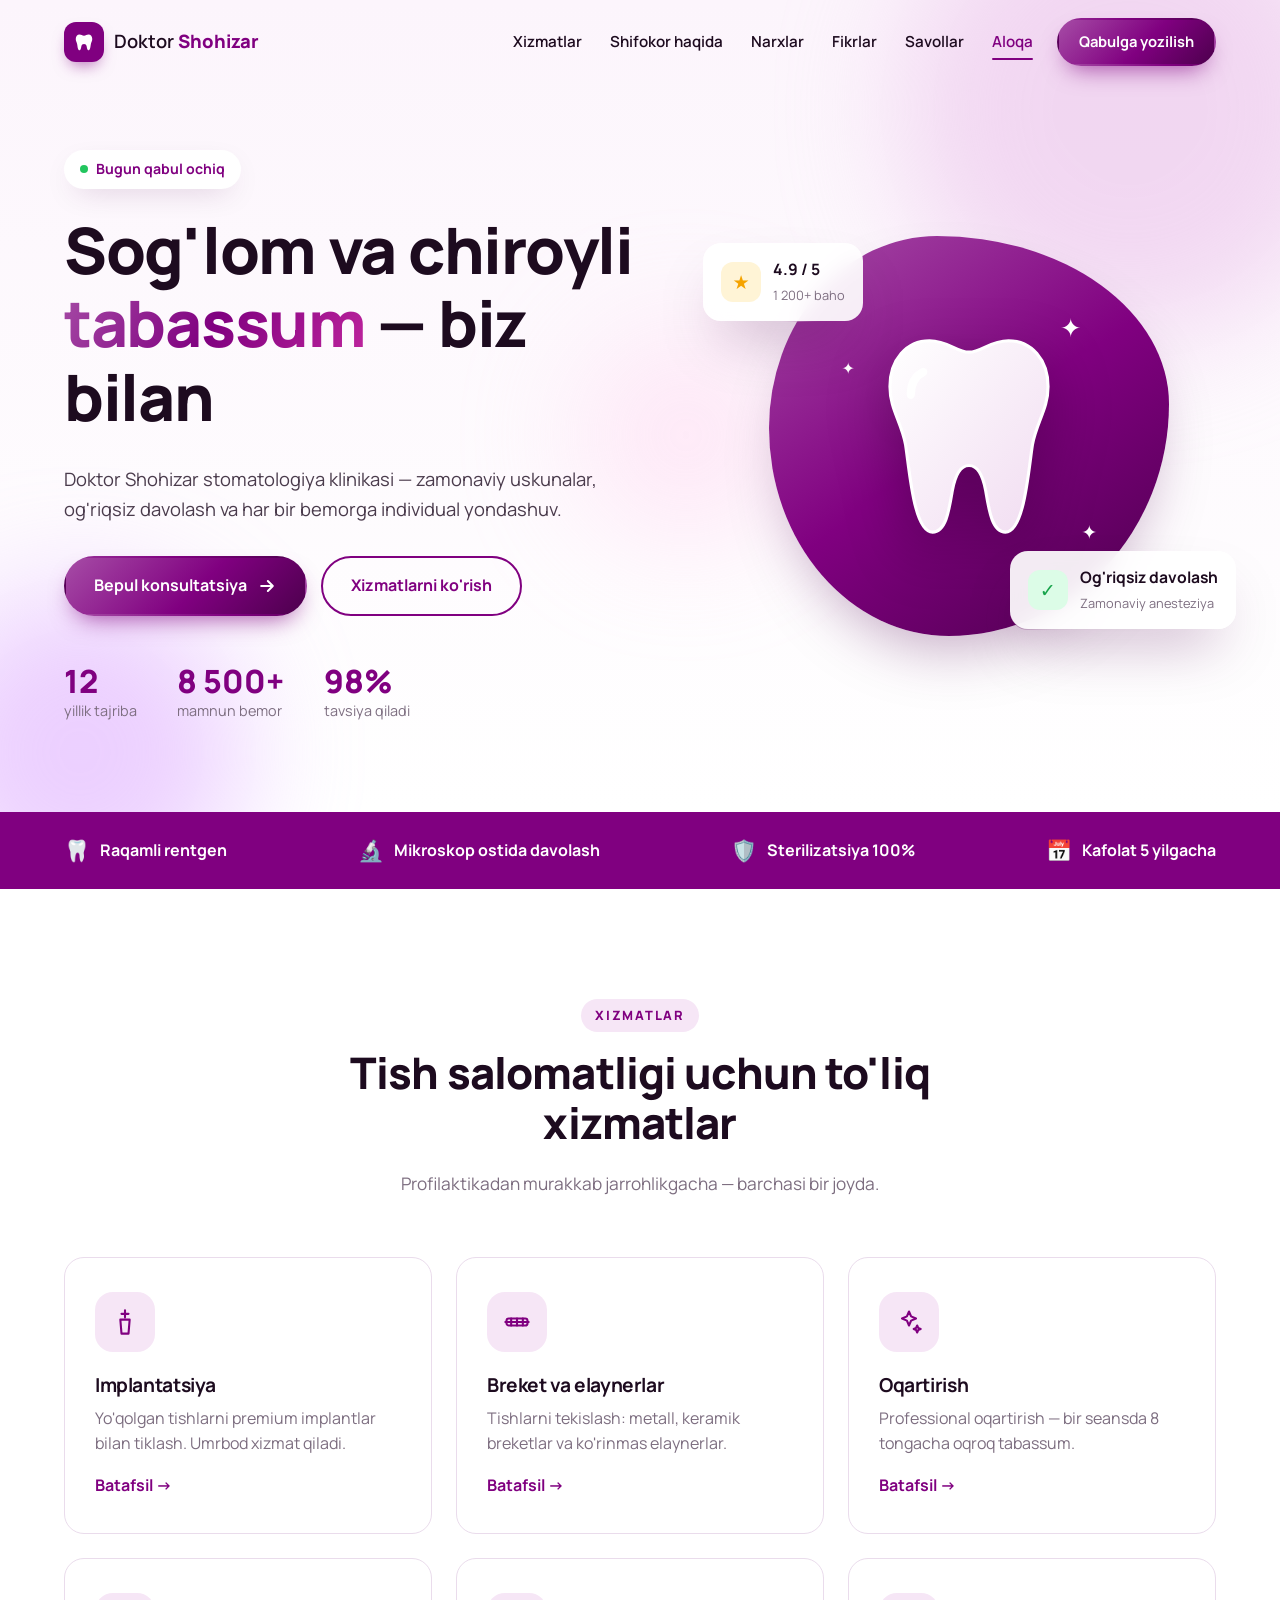
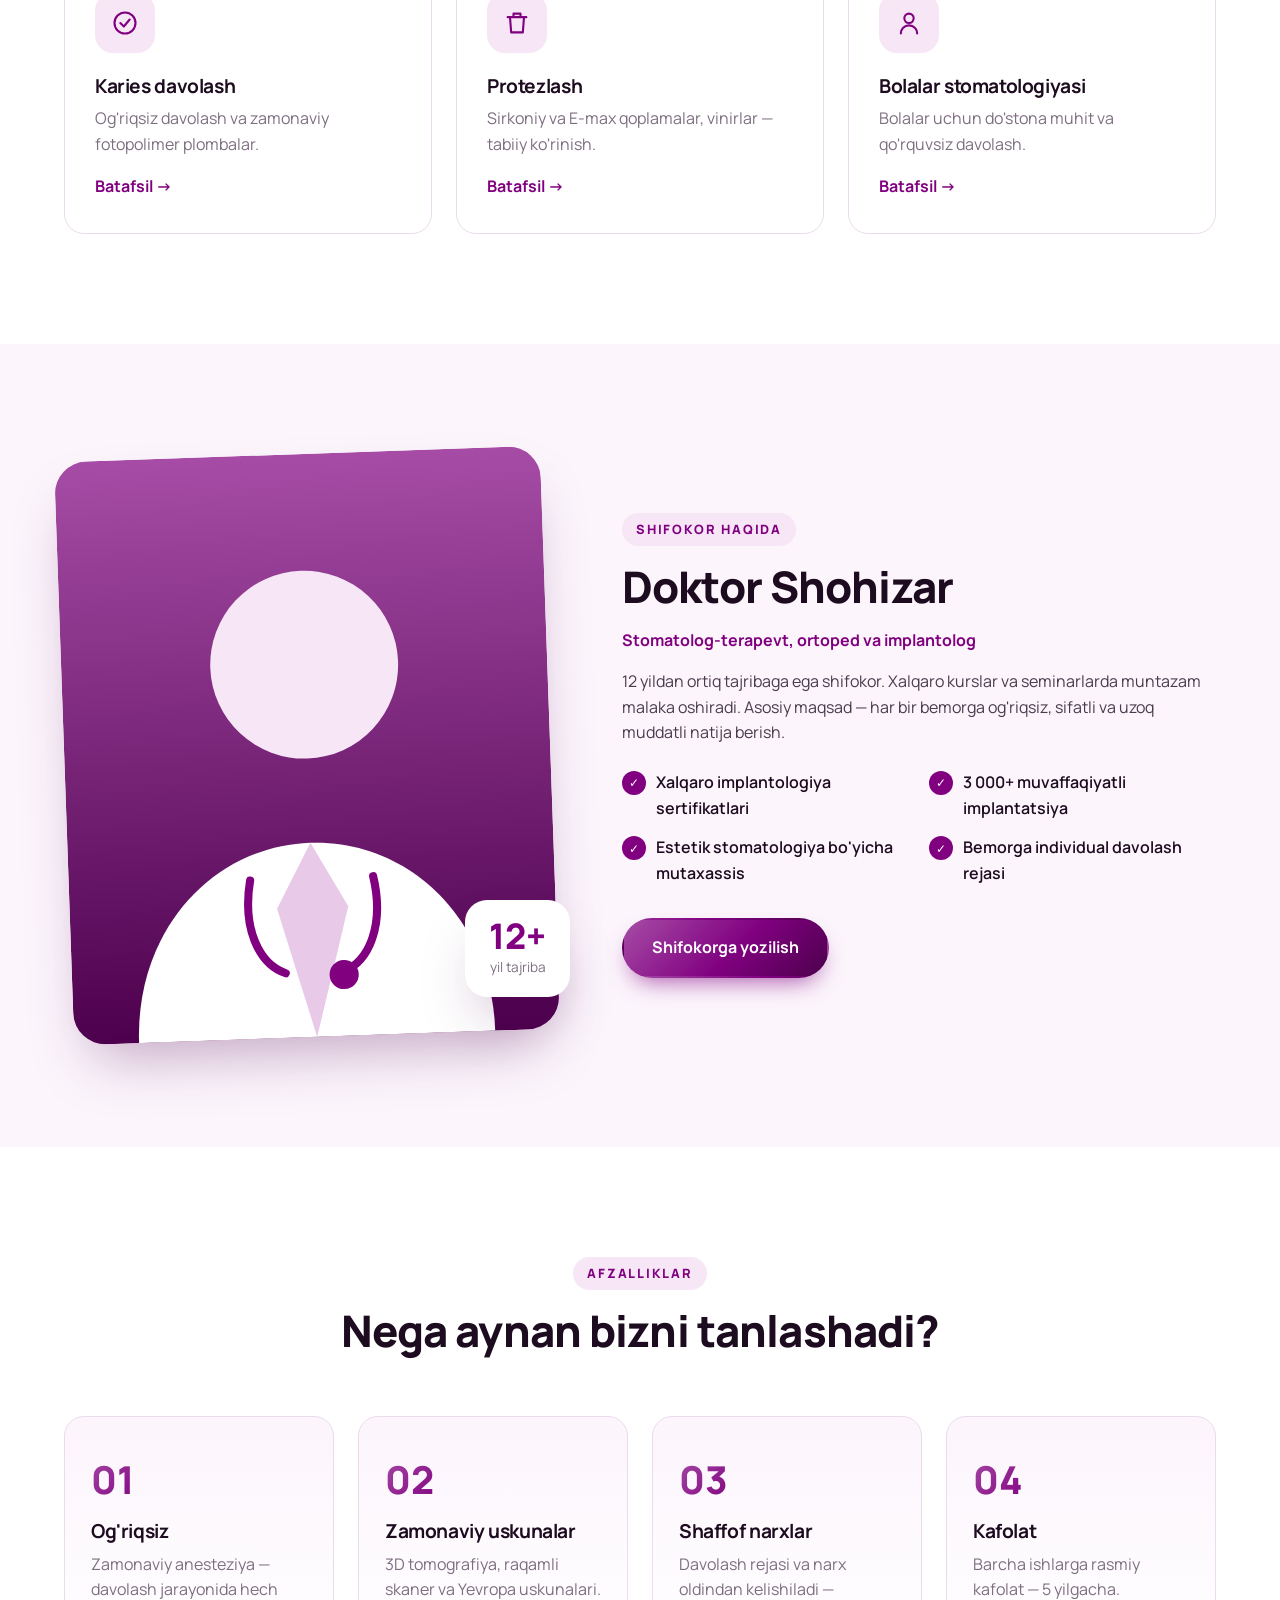
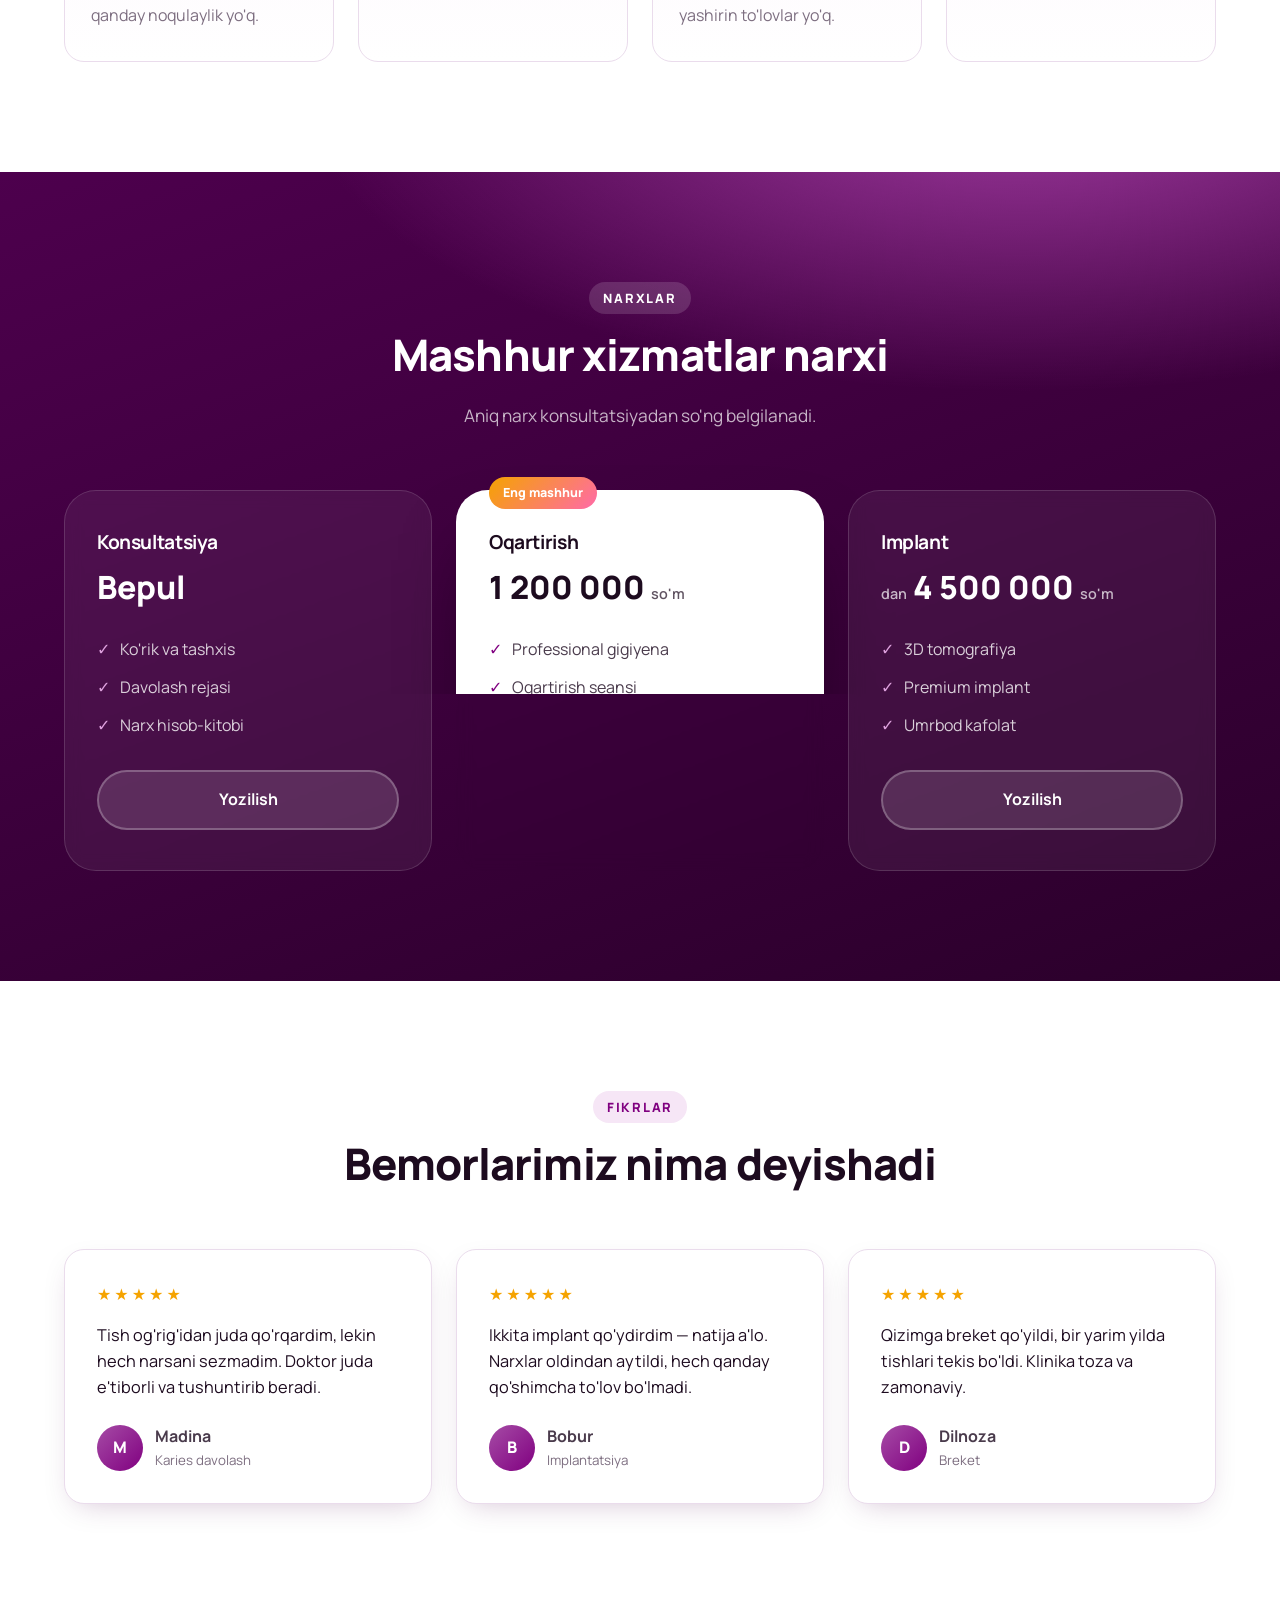
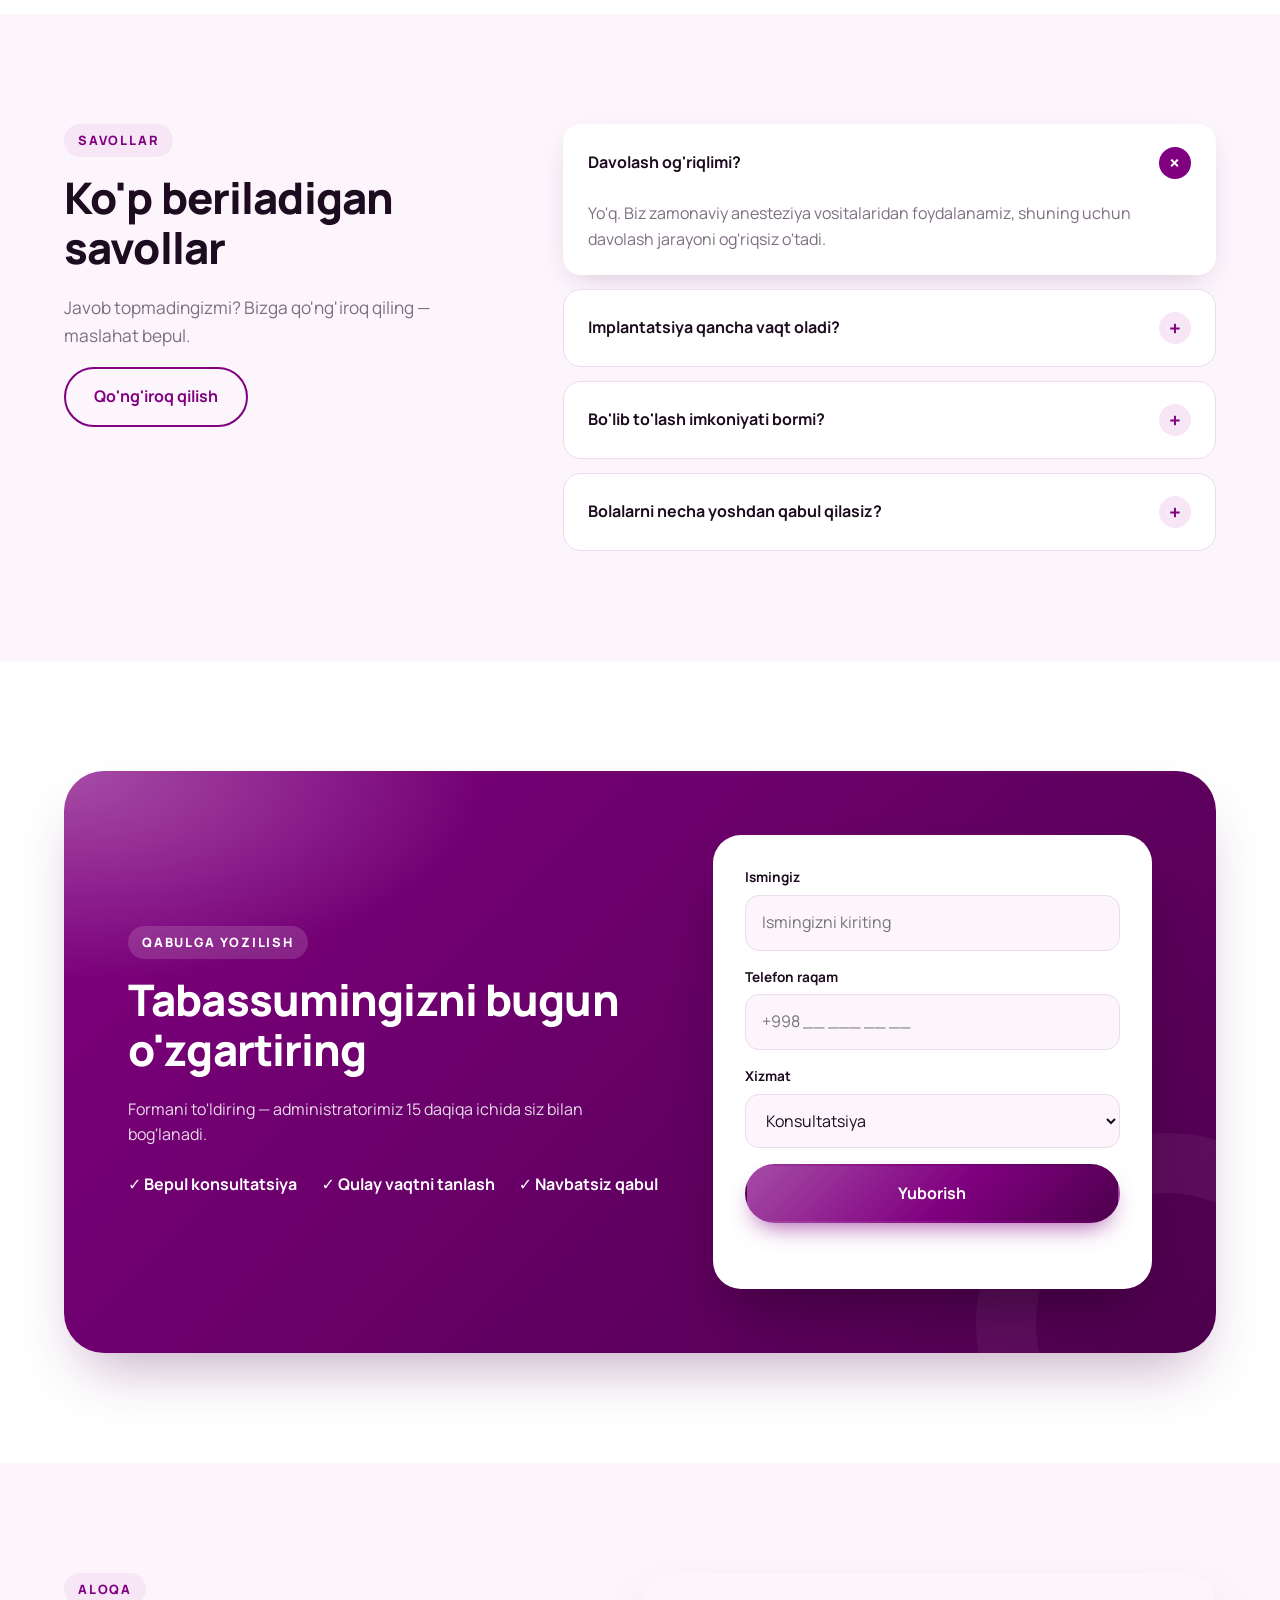
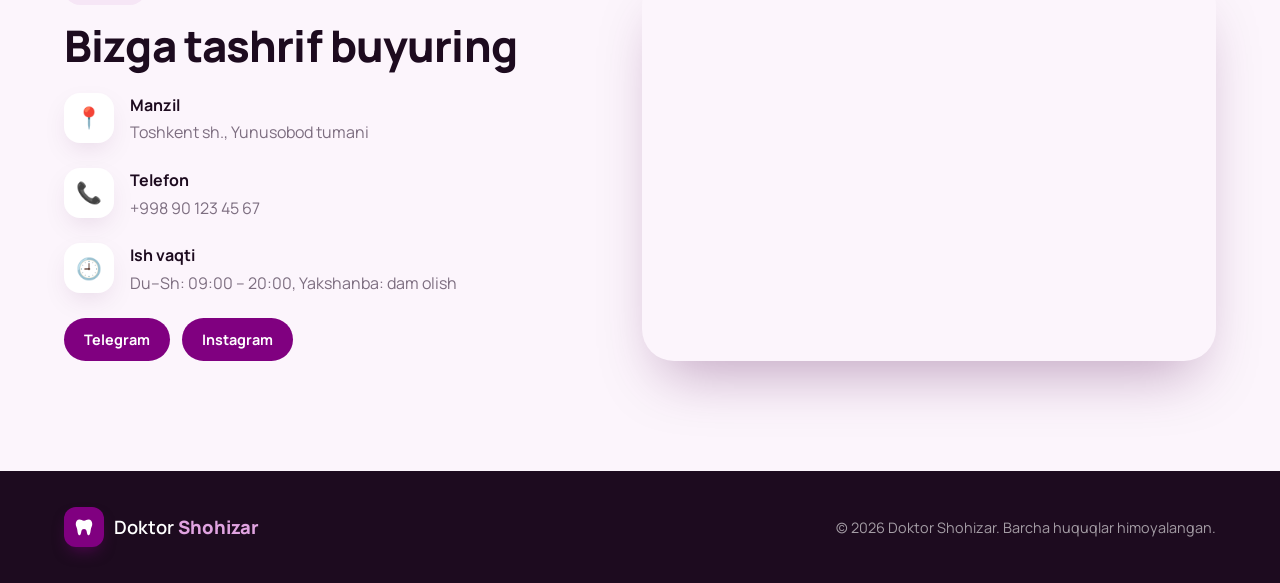
==== commit 9ebc3ea9: "Send appointment form submissions to a Telegram bot Adds a Vercel serverless function (api/lead.js) " ====
--- a/index.html
+++ b/index.html
@@ -349,6 +349,7 @@
                 <option>Bolalar stomatologiyasi</option>
               </select>
             </label>
+            <input type="text" name="website" class="hp" tabindex="-1" autocomplete="off" aria-hidden="true">
             <button type="submit" class="btn btn--primary btn--block">Yuborish</button>
             <p class="form__note" id="formNote" role="status"></p>
           </form>
--- a/styles.css
+++ b/styles.css
@@ -236,6 +236,9 @@
 .form input, .form select { font: inherit; padding: 14px 16px; border-radius: 14px; border: 1.5px solid var(--line); background: var(--primary-50); color: var(--ink); outline: none; transition: border-color .2s, box-shadow .2s, background .2s; width: 100%; }
 .form input:focus, .form select:focus { border-color: var(--primary); background: #fff; box-shadow: 0 0 0 4px rgba(128,0,128,.12); }
 .form input.is-invalid { border-color: #e11d48; }
+.form .hp { position: absolute; left: -9999px; width: 1px; height: 1px; opacity: 0; }
+.btn:disabled { opacity: .7; cursor: wait; transform: none; }
+.form__note a { text-decoration: underline; }
 .form__note { margin: 0; font-size: .9rem; font-weight: 600; min-height: 1.2em; text-align: center; }
 .form__note.is-ok { color: #16a34a; }
 .form__note.is-err { color: #e11d48; }
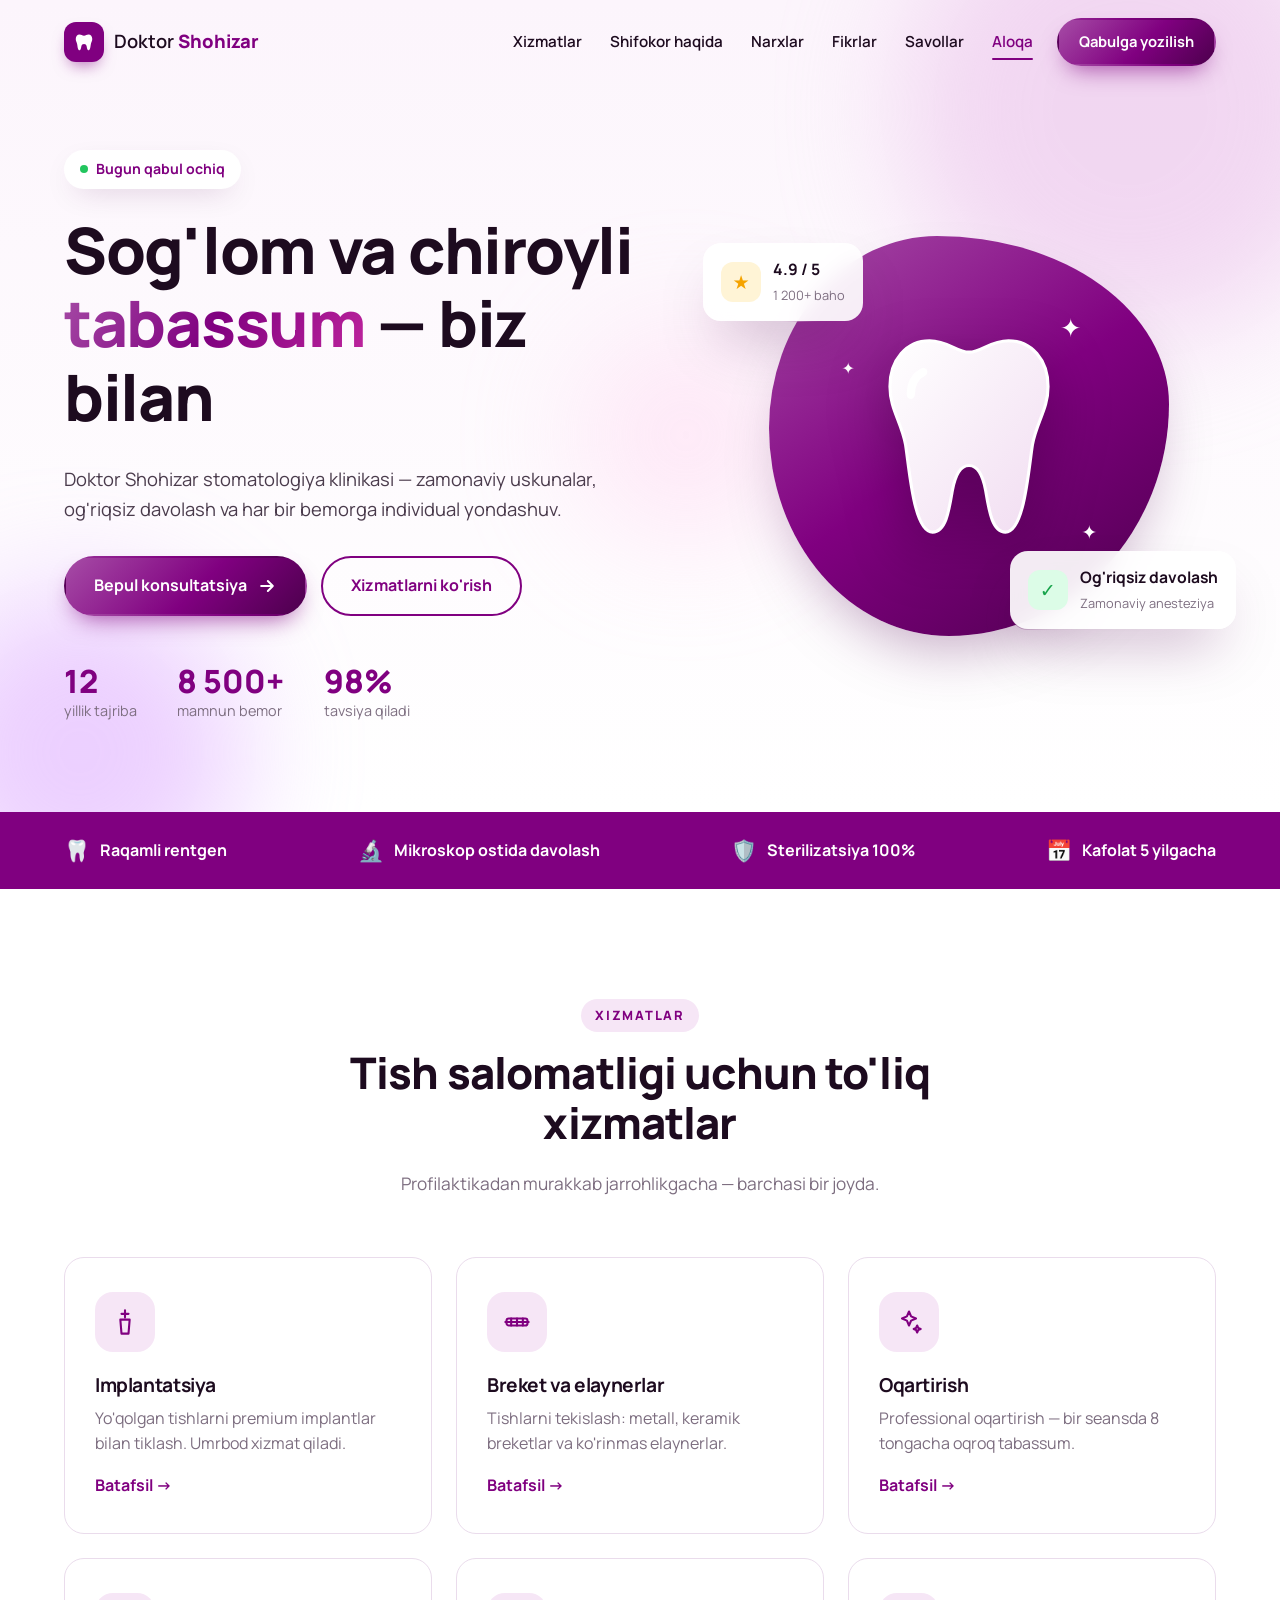
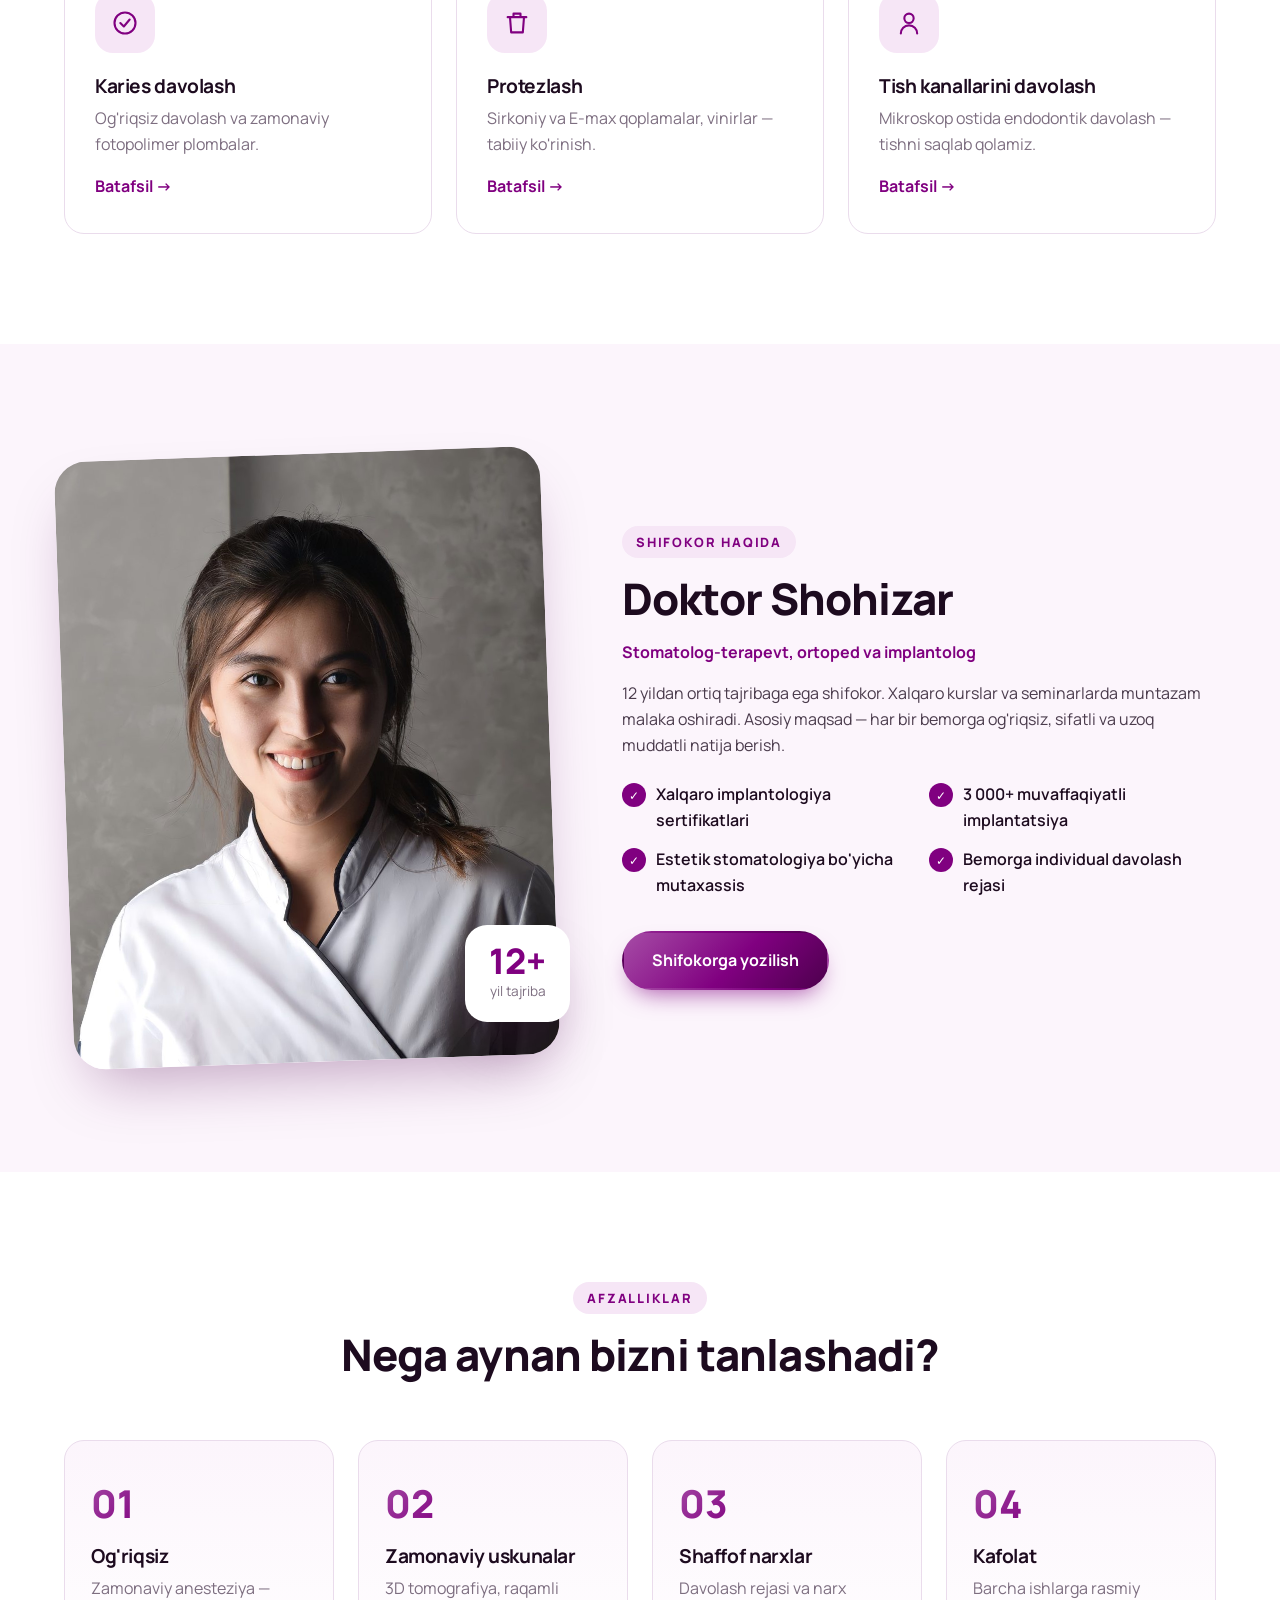
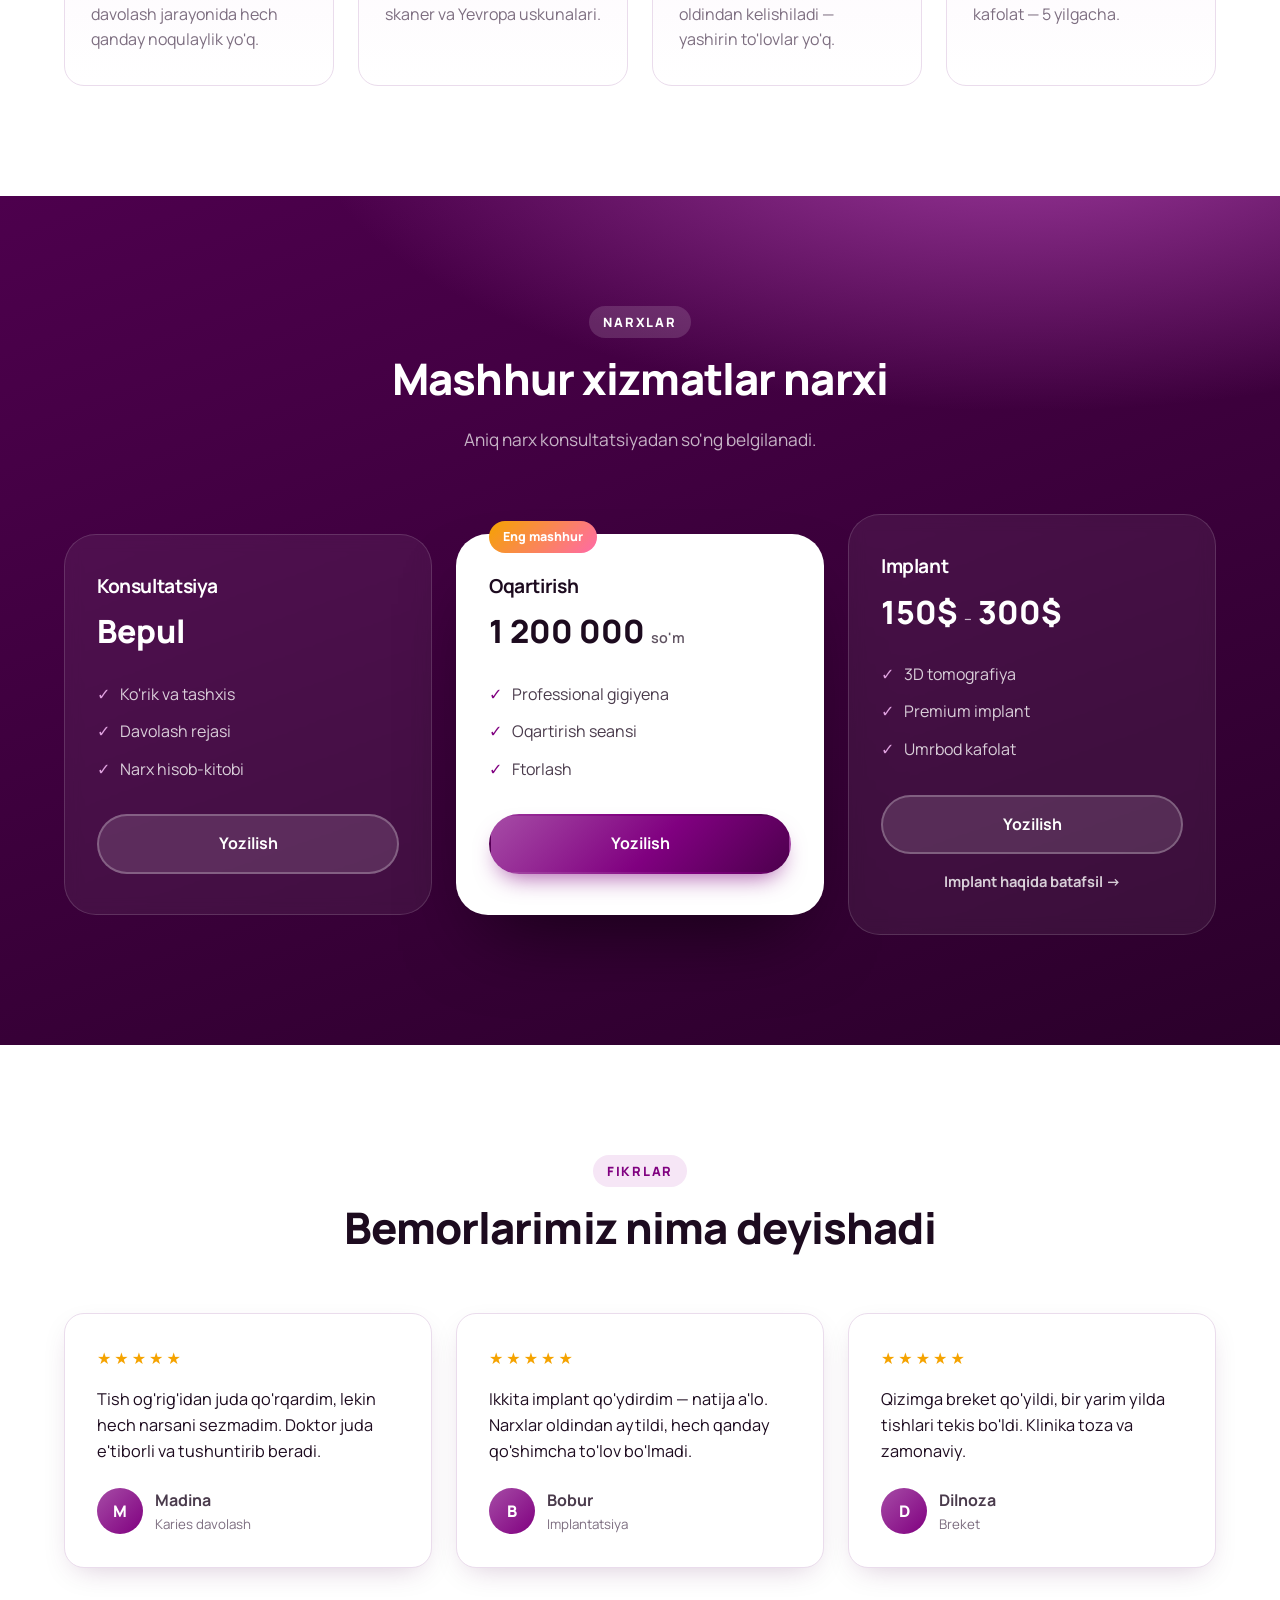
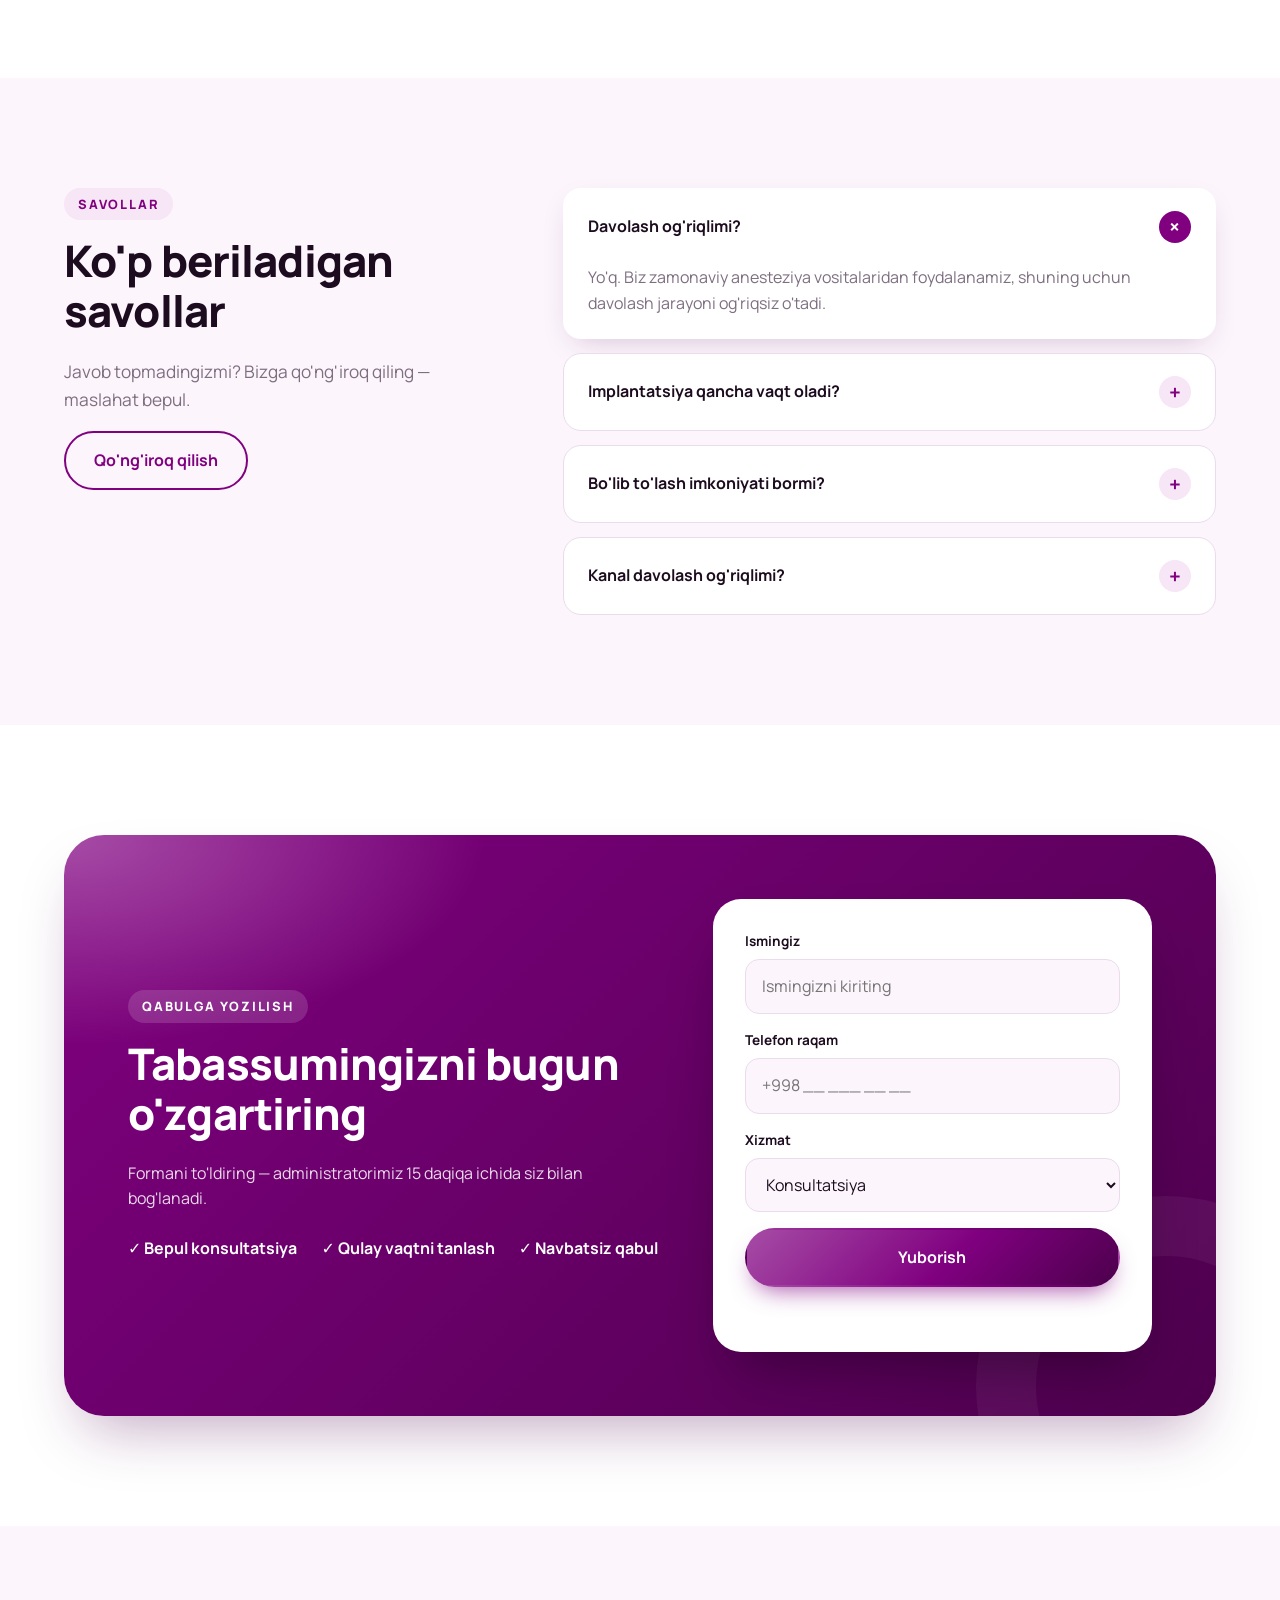
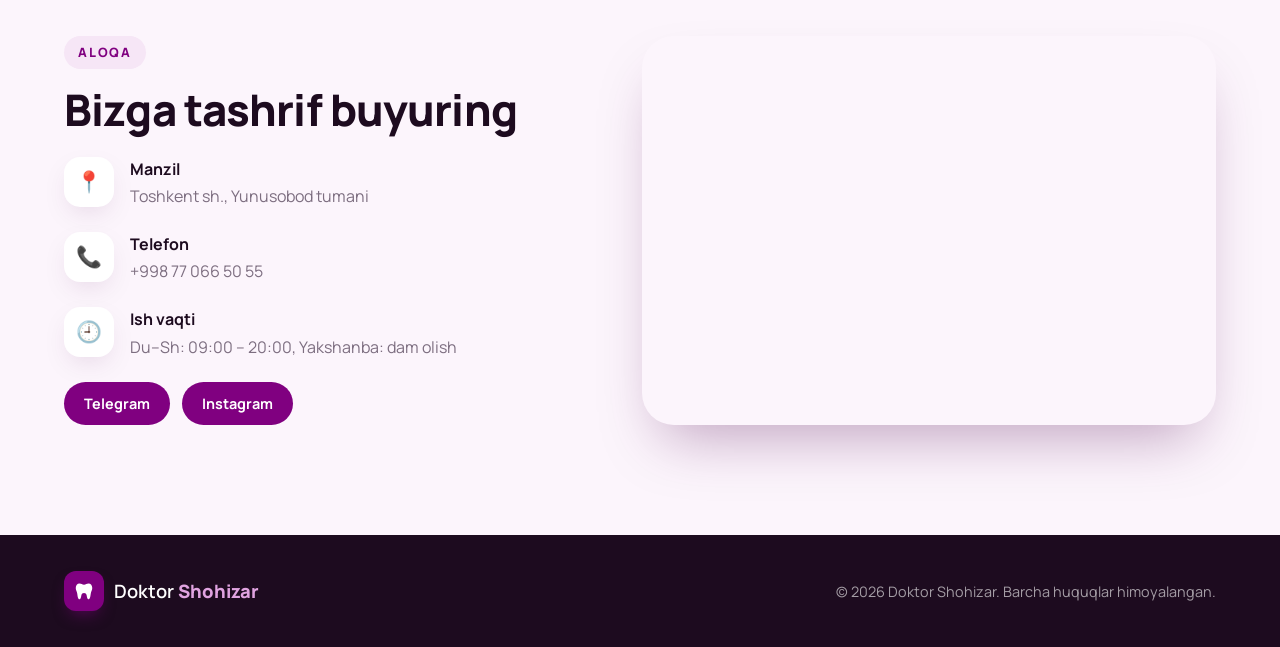
==== commit 6c0892f4: "feat: add doctor photo, implant detail page, content updates - Add doctor portrait to the about sect" ====
--- a/index.html
+++ b/index.html
@@ -4,12 +4,17 @@
   <meta charset="utf-8">
   <meta name="viewport" content="width=device-width, initial-scale=1">
   <title>Doktor Shohizar — Zamonaviy stomatologiya</title>
-  <meta name="description" content="Doktor Shohizar stomatologiya klinikasi: implantatsiya, breket, oqartirish, davolash va bolalar stomatologiyasi. Og'riqsiz va zamonaviy davolash.">
+  <meta name="description" content="Doktor Shohizar stomatologiya klinikasi: implantatsiya, breket, oqartirish, karies va tish kanallarini davolash. Og'riqsiz va zamonaviy davolash.">
   <meta name="theme-color" content="#800080">
   <link rel="icon" href="data:image/svg+xml,%3Csvg xmlns='http://www.w3.org/2000/svg' viewBox='0 0 64 64'%3E%3Crect width='64' height='64' rx='16' fill='%23800080'/%3E%3Cpath d='M20 14c-6 0-10 5-10 12 0 6 3 9 4 15 1 7 2 13 6 13 3 0 4-5 5-10 1-4 3-6 7-6s6 2 7 6c1 5 2 10 5 10 4 0 5-6 6-13 1-6 4-9 4-15 0-7-4-12-10-12-5 0-7 3-12 3s-7-3-12-3z' fill='%23fff'/%3E%3C/svg%3E">
   <link rel="preconnect" href="https://fonts.googleapis.com">
   <link rel="preconnect" href="https://fonts.gstatic.com" crossorigin>
   <link href="https://fonts.googleapis.com/css2?family=Manrope:wght@400;500;600;700;800&display=swap" rel="stylesheet">
+  <meta property="og:type" content="website">
+  <meta property="og:title" content="Doktor Shohizar — Zamonaviy stomatologiya">
+  <meta property="og:description" content="Implantatsiya, breket, oqartirish va og'riqsiz davolash. Qabulga yoziling.">
+  <meta property="og:image" content="assets/og-doctor.jpg">
+  <meta name="twitter:card" content="summary_large_image">
   <link rel="stylesheet" href="styles.css">
 </head>
 <body>
@@ -34,7 +39,7 @@
       </nav>
 
       <div class="header__actions">
-        <a href="tel:+998901234567" class="header__phone">+998 90 123 45 67</a>
+        <a href="tel:+998770665055" class="header__phone">+998 77 066 50 55</a>
         <a href="#appointment" class="btn btn--primary btn--sm">Qabulga yozilish</a>
         <button class="burger" id="burger" aria-label="Menyu" aria-expanded="false"><span></span><span></span><span></span></button>
       </div>
@@ -119,7 +124,7 @@
             <div class="service__icon"><svg viewBox="0 0 24 24"><path d="M12 2v6M9 5h6M8 10h8l-1 12h-6z"/></svg></div>
             <h3>Implantatsiya</h3>
             <p>Yo'qolgan tishlarni premium implantlar bilan tiklash. Umrbod xizmat qiladi.</p>
-            <a href="#appointment" class="service__link">Batafsil →</a>
+            <a href="implant.html" class="service__link">Batafsil →</a>
           </article>
           <article class="service reveal">
             <div class="service__icon"><svg viewBox="0 0 24 24"><rect x="3" y="9" width="18" height="6" rx="2"/><path d="M7 9v6M12 9v6M17 9v6M2 12h20"/></svg></div>
@@ -147,8 +152,8 @@
           </article>
           <article class="service reveal">
             <div class="service__icon"><svg viewBox="0 0 24 24"><circle cx="12" cy="8" r="4"/><path d="M5 21c0-4 3-7 7-7s7 3 7 7"/></svg></div>
-            <h3>Bolalar stomatologiyasi</h3>
-            <p>Bolalar uchun do'stona muhit va qo'rquvsiz davolash.</p>
+            <h3>Tish kanallarini davolash</h3>
+            <p>Mikroskop ostida endodontik davolash — tishni saqlab qolamiz.</p>
             <a href="#appointment" class="service__link">Batafsil →</a>
           </article>
         </div>
@@ -160,20 +165,11 @@
       <div class="container about">
         <div class="about__visual reveal">
           <div class="about__photo">
-            <svg viewBox="0 0 300 360" aria-hidden="true">
-              <defs>
-                <linearGradient id="aboutGrad" x1="0" y1="0" x2="0" y2="1">
-                  <stop offset="0" stop-color="#a64ca6"/>
-                  <stop offset="1" stop-color="#4d004d"/>
-                </linearGradient>
-              </defs>
-              <rect width="300" height="360" fill="url(#aboutGrad)"/>
-              <circle cx="150" cy="130" r="58" fill="#f6e6f6"/>
-              <path d="M40 360c0-70 50-120 110-120s110 50 110 120z" fill="#fff"/>
-              <path d="M150 240l-22 40 22 80 22-80z" fill="#e8c9e8"/>
-              <path d="M112 262c-6 30 4 52 20 58M188 262c6 30-4 52-20 58" stroke="#800080" stroke-width="5" fill="none" stroke-linecap="round"/>
-              <circle cx="168" cy="322" r="9" fill="#800080"/>
-            </svg>
+            <img src="assets/doctor.jpg"
+                 srcset="assets/doctor.jpg 900w, assets/doctor@2x.jpg 1400w"
+                 sizes="(max-width: 900px) 90vw, 520px"
+                 width="900" height="1125" loading="lazy" decoding="async"
+                 alt="Doktor Shohizar — stomatolog">
           </div>
           <div class="about__badge">
             <b>12+</b>
@@ -245,13 +241,14 @@
           </div>
           <div class="price reveal">
             <h3>Implant</h3>
-            <div class="price__value"><small>dan</small> 4 500 000 <small>so'm</small></div>
+            <div class="price__value">150$ <small>&ndash;</small> 300$</div>
             <ul>
               <li>3D tomografiya</li>
               <li>Premium implant</li>
               <li>Umrbod kafolat</li>
             </ul>
             <a href="#appointment" class="btn btn--light">Yozilish</a>
+            <a href="implant.html" class="price__more">Implant haqida batafsil →</a>
           </div>
         </div>
       </div>
@@ -291,7 +288,7 @@
           <span class="eyebrow">Savollar</span>
           <h2>Ko'p beriladigan savollar</h2>
           <p>Javob topmadingizmi? Bizga qo'ng'iroq qiling — maslahat bepul.</p>
-          <a href="tel:+998901234567" class="btn btn--ghost">Qo'ng'iroq qilish</a>
+          <a href="tel:+998770665055" class="btn btn--ghost">Qo'ng'iroq qilish</a>
         </div>
         <div class="faq reveal">
           <details open>
@@ -307,8 +304,8 @@
             <p>Ha, katta hajmdagi davolash uchun foizsiz bo'lib to'lash imkoniyati mavjud.</p>
           </details>
           <details>
-            <summary>Bolalarni necha yoshdan qabul qilasiz?</summary>
-            <p>Bolalarni 3 yoshdan boshlab qabul qilamiz. Birinchi tashrif — o'yin tarzidagi tanishuv.</p>
+            <summary>Kanal davolash og'riqlimi?</summary>
+            <p>Yo'q. Zamonaviy anesteziya va mikroskop ostida ishlaymiz — jarayon og'riqsiz o'tadi.</p>
           </details>
         </div>
       </div>
@@ -346,7 +343,7 @@
                 <option>Oqartirish</option>
                 <option>Karies davolash</option>
                 <option>Protezlash</option>
-                <option>Bolalar stomatologiyasi</option>
+                <option>Tish kanallarini davolash</option>
               </select>
             </label>
             <input type="text" name="website" class="hp" tabindex="-1" autocomplete="off" aria-hidden="true">
@@ -364,7 +361,7 @@
           <span class="eyebrow">Aloqa</span>
           <h2>Bizga tashrif buyuring</h2>
           <div class="contact__item"><span class="contact__icon">📍</span><div><b>Manzil</b><p>Toshkent sh., Yunusobod tumani</p></div></div>
-          <div class="contact__item"><span class="contact__icon">📞</span><div><b>Telefon</b><p><a href="tel:+998901234567">+998 90 123 45 67</a></p></div></div>
+          <div class="contact__item"><span class="contact__icon">📞</span><div><b>Telefon</b><p><a href="tel:+998770665055">+998 77 066 50 55</a></p></div></div>
           <div class="contact__item"><span class="contact__icon">🕘</span><div><b>Ish vaqti</b><p>Du–Sh: 09:00 – 20:00, Yakshanba: dam olish</p></div></div>
           <div class="socials">
             <a href="#" aria-label="Telegram">Telegram</a>
--- a/styles.css
+++ b/styles.css
@@ -174,7 +174,7 @@
 .about { display: grid; grid-template-columns: .9fr 1.1fr; gap: 72px; align-items: center; }
 .about__visual { position: relative; }
 .about__photo { border-radius: var(--radius-lg); overflow: hidden; box-shadow: var(--shadow-lg); transform: rotate(-2deg); }
-.about__photo svg { width: 100%; height: auto; }
+.about__photo img { display: block; width: 100%; height: auto; aspect-ratio: 4 / 5; object-fit: cover; object-position: 50% 22%; background: var(--primary-50); }
 .about__badge { position: absolute; right: -20px; bottom: 40px; background: #fff; border-radius: 22px; padding: 18px 24px; box-shadow: var(--shadow-lg); text-align: center; }
 .about__badge b { display: block; font-size: 2.2rem; color: var(--primary); line-height: 1; font-weight: 800; }
 .about__badge span { font-size: .85rem; color: var(--muted); }
@@ -273,6 +273,80 @@
 .reveal.is-in { opacity: 1; transform: none; }
 
 /* ===== Responsive ===== */
+.price__more { display: block; margin-top: 16px; text-align: center; font-weight: 700; font-size: .92rem; color: rgba(255,255,255,.8); }
+.price__more:hover { color: #fff; }
+.price--featured .price__more { color: var(--primary); }
+
+/* ===== Implant batafsil sahifasi ===== */
+.hero--article { padding: 140px 0 80px; }
+.article-hero { position: relative; display: grid; grid-template-columns: 1.05fr .95fr; gap: 56px; align-items: center; }
+.crumbs { display: flex; flex-wrap: wrap; align-items: center; gap: 8px; font-size: .88rem; color: var(--muted); margin-bottom: 20px; }
+.crumbs a { font-weight: 600; }
+.crumbs a:hover { color: var(--primary); }
+.crumbs [aria-current] { color: var(--primary); font-weight: 700; }
+
+.anatomy { margin: 0; }
+.anatomy svg { width: 100%; max-width: 420px; margin: 0 auto; filter: drop-shadow(0 30px 50px rgba(77,0,77,.22)); }
+.anatomy__pin circle { fill: var(--primary); }
+.anatomy__pin text { fill: #fff; font-size: 15px; font-weight: 800; font-family: inherit; }
+.anatomy__legend { display: grid; gap: 10px; margin-top: 18px; }
+.anatomy__legend span { display: flex; align-items: center; gap: 10px; font-weight: 600; color: var(--ink); font-size: .95rem; }
+.anatomy__legend b { flex: none; width: 26px; height: 26px; border-radius: 50%; background: var(--primary-100); color: var(--primary); display: grid; place-items: center; font-size: .8rem; }
+
+.parts { display: grid; grid-template-columns: repeat(3, 1fr); gap: 24px; }
+.part { position: relative; padding: 36px 30px; border-radius: var(--radius); background: linear-gradient(180deg, var(--primary-50), #fff); border: 1px solid var(--line); }
+.part__num { display: grid; place-items: center; width: 44px; height: 44px; border-radius: 50%; background: linear-gradient(135deg, var(--primary-400), var(--primary)); color: #fff; font-weight: 800; margin-bottom: 18px; }
+.part p { color: var(--muted); margin: 0; }
+
+.options { display: grid; grid-template-columns: repeat(3, 1fr); gap: 24px; }
+.option { padding: 28px; border-radius: var(--radius); background: #fff; border: 1px solid var(--line); box-shadow: var(--shadow); }
+.option__art { background: var(--primary-50); border-radius: 16px; padding: 14px; margin-bottom: 20px; }
+.option__art svg { width: 100%; height: auto; }
+.option p { color: var(--muted); margin: 0; }
+
+.timeline { list-style: none; counter-reset: step; margin: 0 auto; padding: 0; max-width: 820px; display: grid; gap: 8px; }
+.timeline__item { position: relative; display: grid; grid-template-columns: 56px 1fr; gap: 24px; padding-bottom: 28px; }
+.timeline__item::before { content: ""; position: absolute; left: 27px; top: 56px; bottom: 0; width: 2px; background: linear-gradient(var(--primary-400), var(--line)); }
+.timeline__item:last-child { padding-bottom: 0; }
+.timeline__item:last-child::before { display: none; }
+.timeline__dot { display: grid; place-items: center; width: 56px; height: 56px; border-radius: 50%; background: linear-gradient(135deg, var(--primary-400), var(--primary)); color: #fff; font-size: 1.25rem; font-weight: 800; box-shadow: 0 10px 20px -8px rgba(128,0,128,.6); }
+.timeline__body { background: #fff; border: 1px solid var(--line); border-radius: var(--radius); padding: 26px 28px; box-shadow: var(--shadow); }
+.timeline__body p { color: var(--muted); margin: 0 0 14px; }
+.timeline__time { display: inline-block; font-size: .8rem; font-weight: 800; letter-spacing: .06em; text-transform: uppercase; color: var(--primary); background: var(--primary-100); padding: 6px 14px; border-radius: 999px; }
+
+.compare { overflow-x: auto; border-radius: var(--radius); background: #fff; border: 1px solid var(--line); box-shadow: var(--shadow); }
+.compare table { width: 100%; border-collapse: collapse; min-width: 620px; }
+.compare th, .compare td { padding: 18px 22px; text-align: left; border-bottom: 1px solid var(--line); }
+.compare thead th { font-size: .95rem; color: var(--ink); background: var(--primary-50); white-space: nowrap; }
+.compare thead th.is-best { background: linear-gradient(135deg, var(--primary-400), var(--primary)); color: #fff; }
+.compare tbody th { font-weight: 700; color: var(--ink); width: 26%; }
+.compare td { color: var(--muted); }
+.compare td.is-best { color: var(--ink); font-weight: 700; background: var(--primary-50); }
+.compare tbody tr:last-child th, .compare tbody tr:last-child td { border-bottom: 0; }
+
+.suit { display: grid; grid-template-columns: 1fr 1fr; gap: 56px; align-items: start; }
+.iconlist { list-style: none; padding: 0; margin: 0; display: grid; gap: 14px; }
+.iconlist li { display: flex; gap: 12px; align-items: flex-start; font-weight: 600; color: var(--ink); }
+.iconlist li::before { flex: none; width: 26px; height: 26px; border-radius: 50%; display: grid; place-items: center; font-size: .8rem; font-weight: 800; margin-top: 1px; }
+.iconlist--yes li::before { content: "¹3"; background: var(--primary); color: #fff; }
+.iconlist--no li::before { content: "!"; background: #fbe3ef; color: #b4175f; }
+.suit__note { margin-top: 20px; color: var(--muted); font-size: .95rem; }
+
+.care { display: grid; grid-template-columns: repeat(4, 1fr); gap: 24px; }
+.care__card { padding: 28px 24px; border-radius: var(--radius); background: rgba(255,255,255,.07); border: 1px solid rgba(255,255,255,.14); backdrop-filter: blur(8px); }
+.care__card b { display: block; color: #fff; font-size: 1.05rem; margin-bottom: 10px; }
+.care__card p { margin: 0; color: rgba(255,255,255,.75); font-size: .95rem; }
+
+.lead-cta { display: grid; grid-template-columns: 1.2fr .8fr; gap: 40px; align-items: center; padding: 48px; border-radius: var(--radius-lg); background: #fff; border: 1px solid var(--line); box-shadow: var(--shadow-lg); }
+.lead-cta h2 { margin-bottom: .4em; }
+.lead-cta__text p { color: var(--muted); margin-bottom: 24px; }
+.lead-cta__price { display: flex; flex-direction: column; }
+.lead-cta__price b { font-size: 2rem; font-weight: 800; color: var(--primary); line-height: 1.1; }
+.lead-cta__price span { font-size: .9rem; color: var(--muted); }
+.lead-cta__actions { display: grid; gap: 14px; }
+.medical-note { max-width: 820px; margin: 28px auto 0; text-align: center; font-size: .86rem; color: var(--muted); }
+.medical-note a { color: var(--primary); font-weight: 600; text-decoration: underline; }
+
 @media (max-width: 1360px) {
   .header__phone { display: none; }
 }
@@ -283,6 +357,12 @@
 }
 
 @media (max-width: 900px) {
+  .article-hero, .parts, .options, .suit, .lead-cta { grid-template-columns: 1fr; }
+  .hero--article { padding: 110px 0 60px; }
+  .article-hero__visual { max-width: 360px; margin: 0 auto; }
+  .care { grid-template-columns: repeat(2, 1fr); }
+  .suit { gap: 48px; }
+  .lead-cta { padding: 32px 26px; }
   .burger { display: flex; }
   .nav {
     position: fixed; top: 0; right: 0; bottom: 0; width: min(80vw, 320px);
@@ -311,6 +391,12 @@
 }
 
 @media (max-width: 600px) {
+  .parts, .options, .care { grid-template-columns: 1fr; }
+  .timeline__item { grid-template-columns: 44px 1fr; gap: 16px; }
+  .timeline__item::before { left: 21px; top: 48px; }
+  .timeline__dot { width: 44px; height: 44px; font-size: 1.05rem; }
+  .timeline__body { padding: 22px 20px; }
+  .lead-cta__actions .btn { width: 100%; }
   .container { padding: 0 16px; }
   .header__actions .btn--sm { display: none; }
   .services, .reviews, .features, .checklist { grid-template-columns: 1fr; }
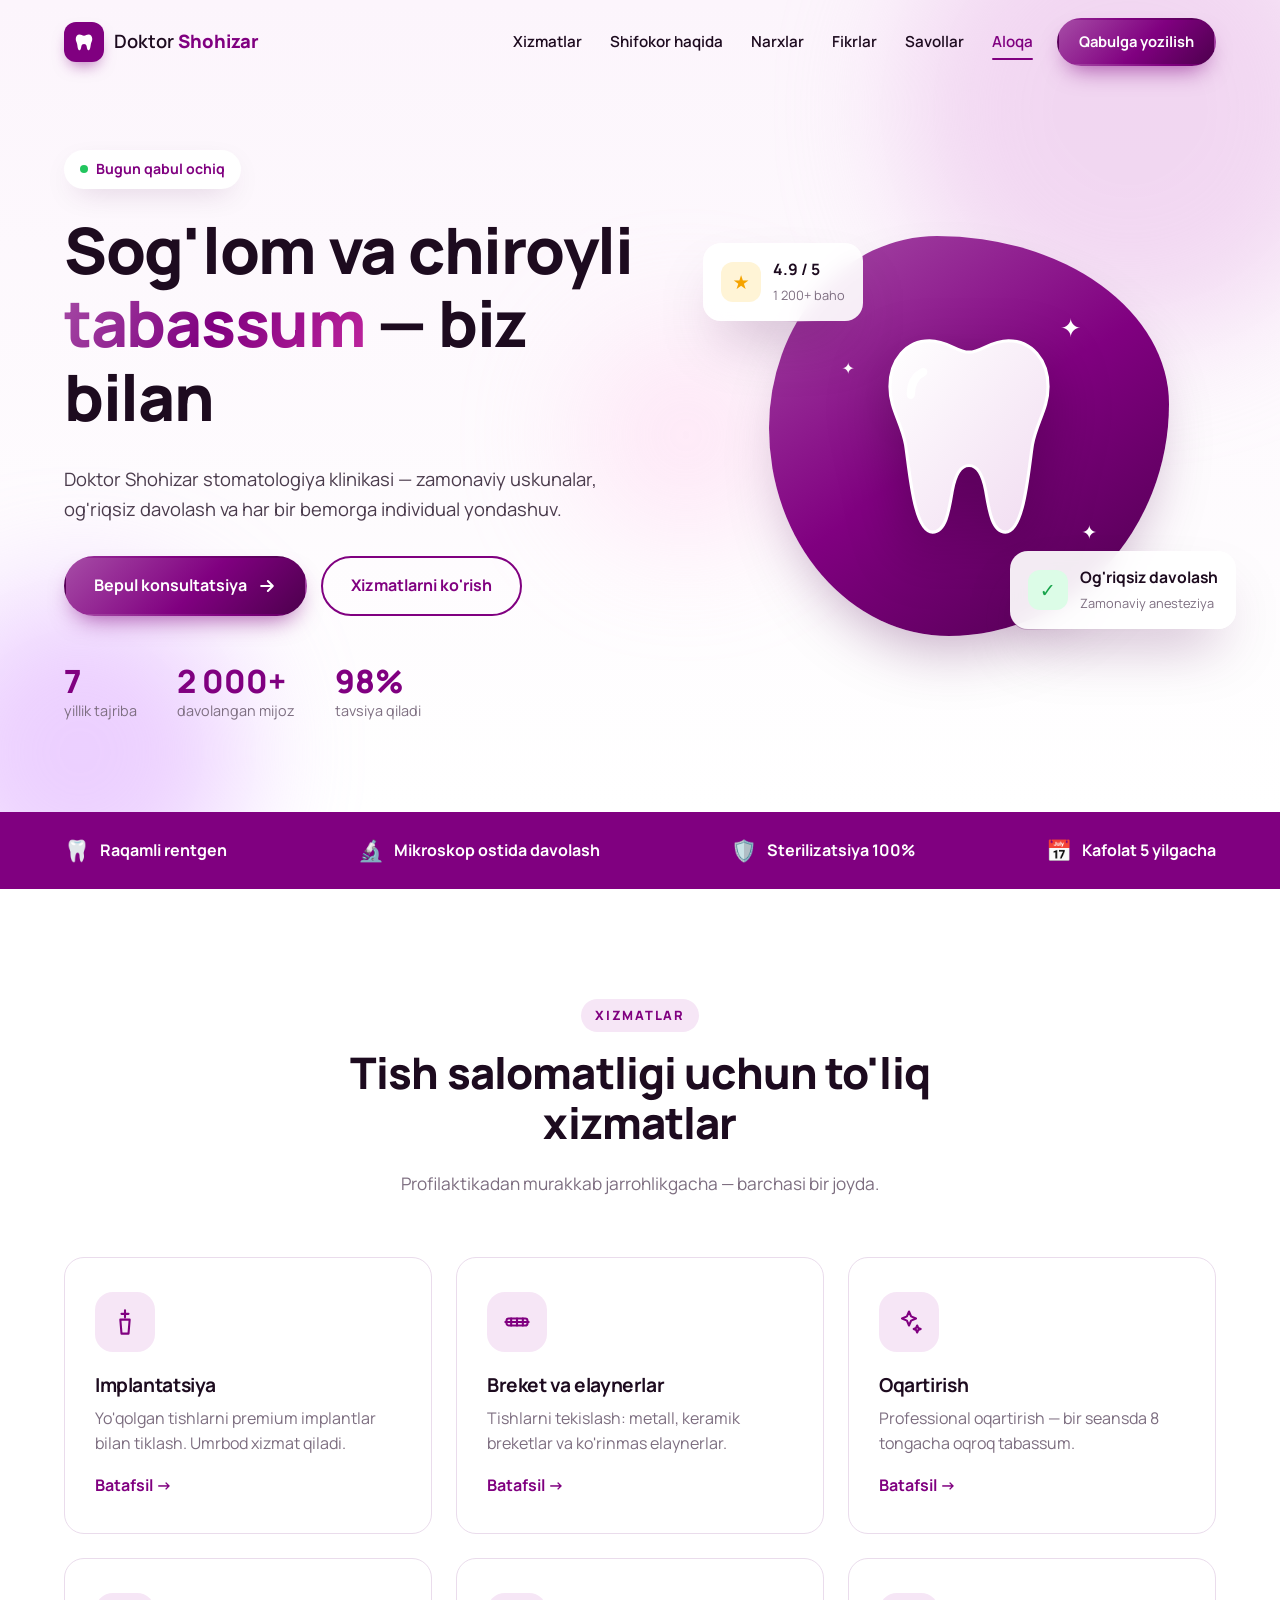
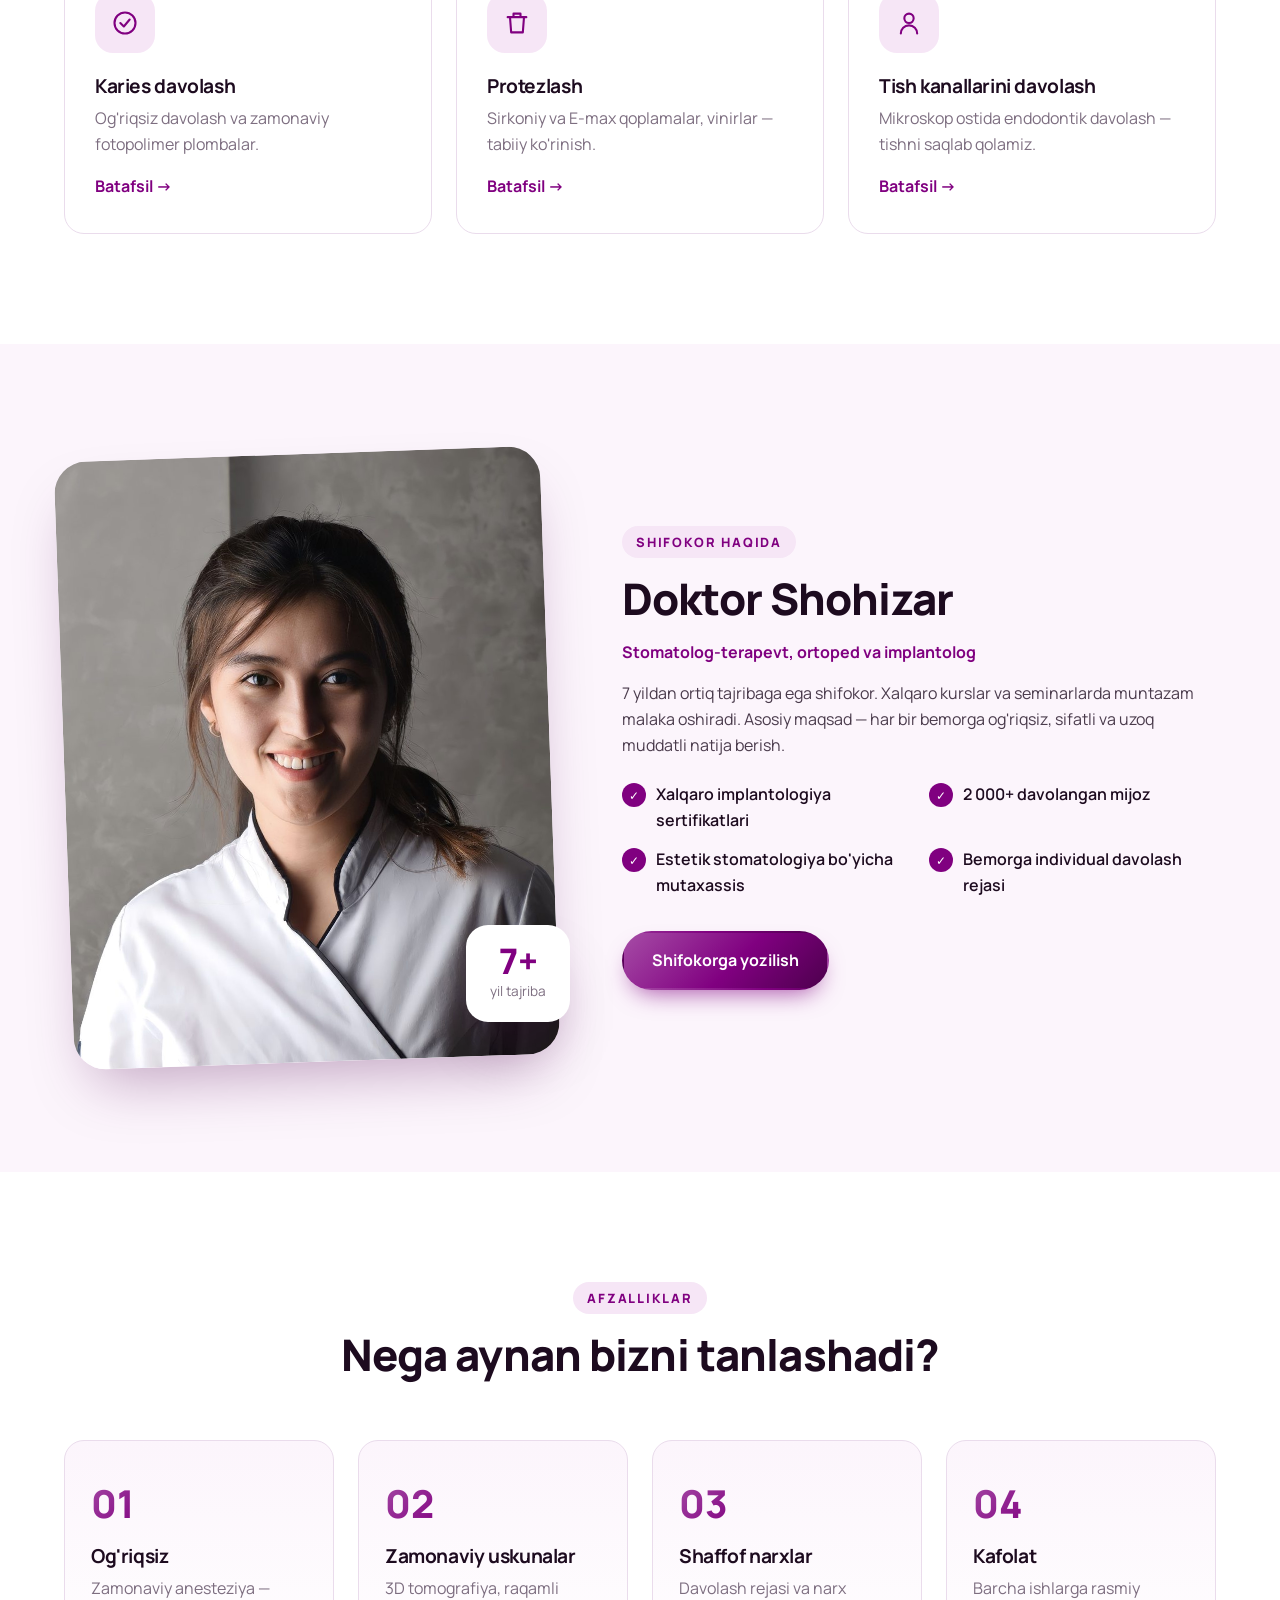
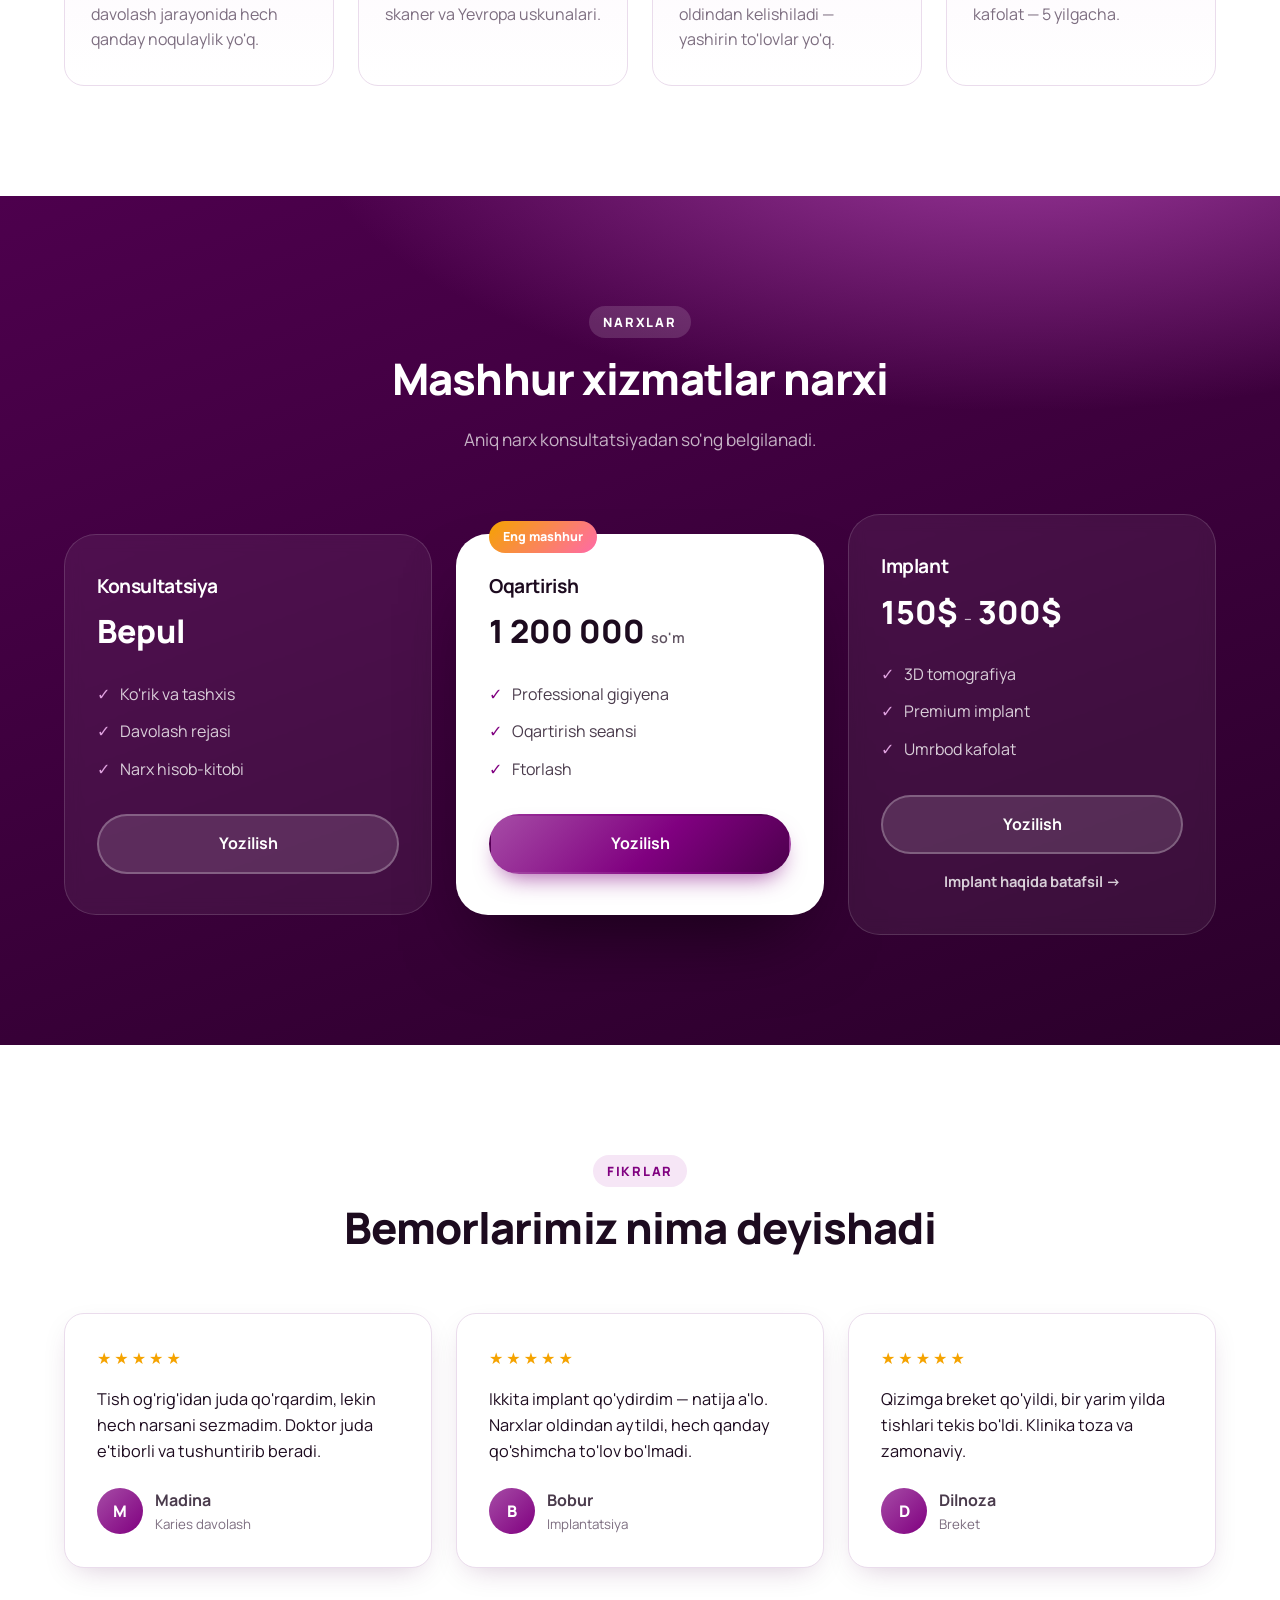
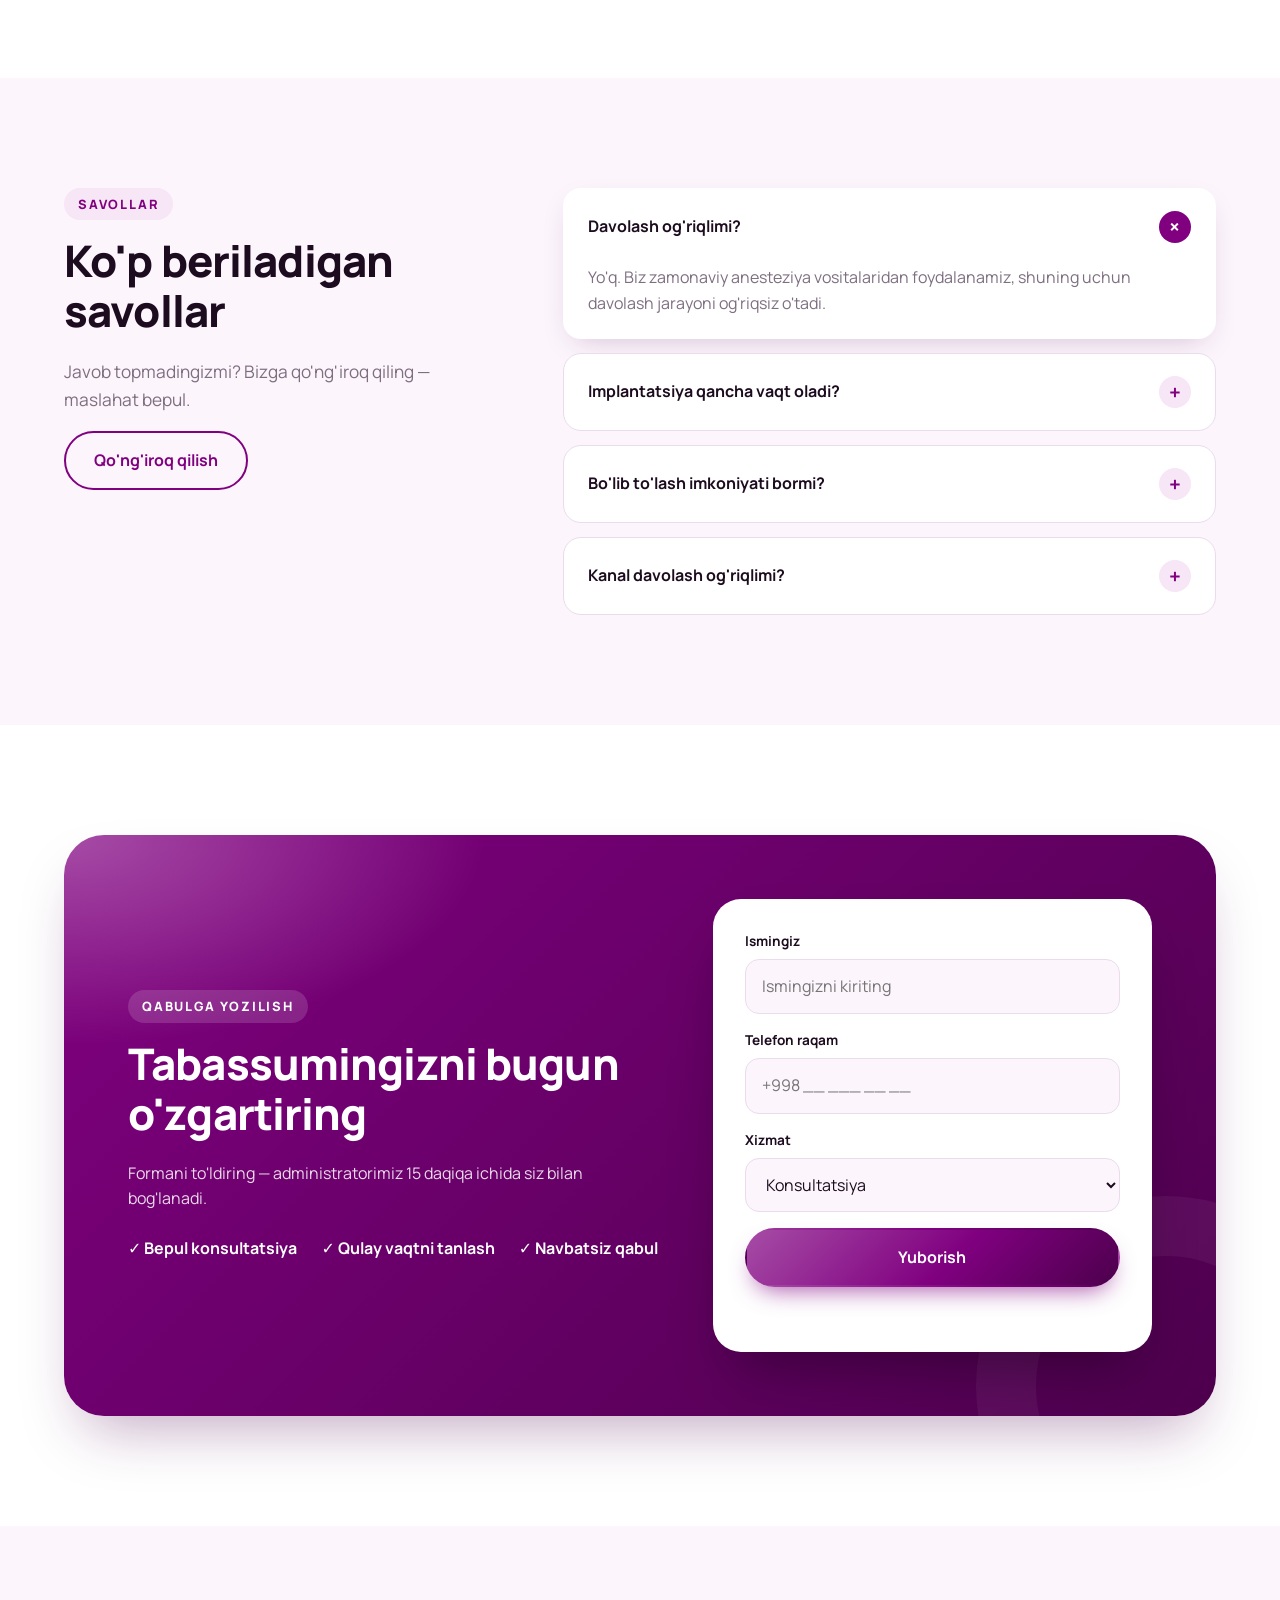
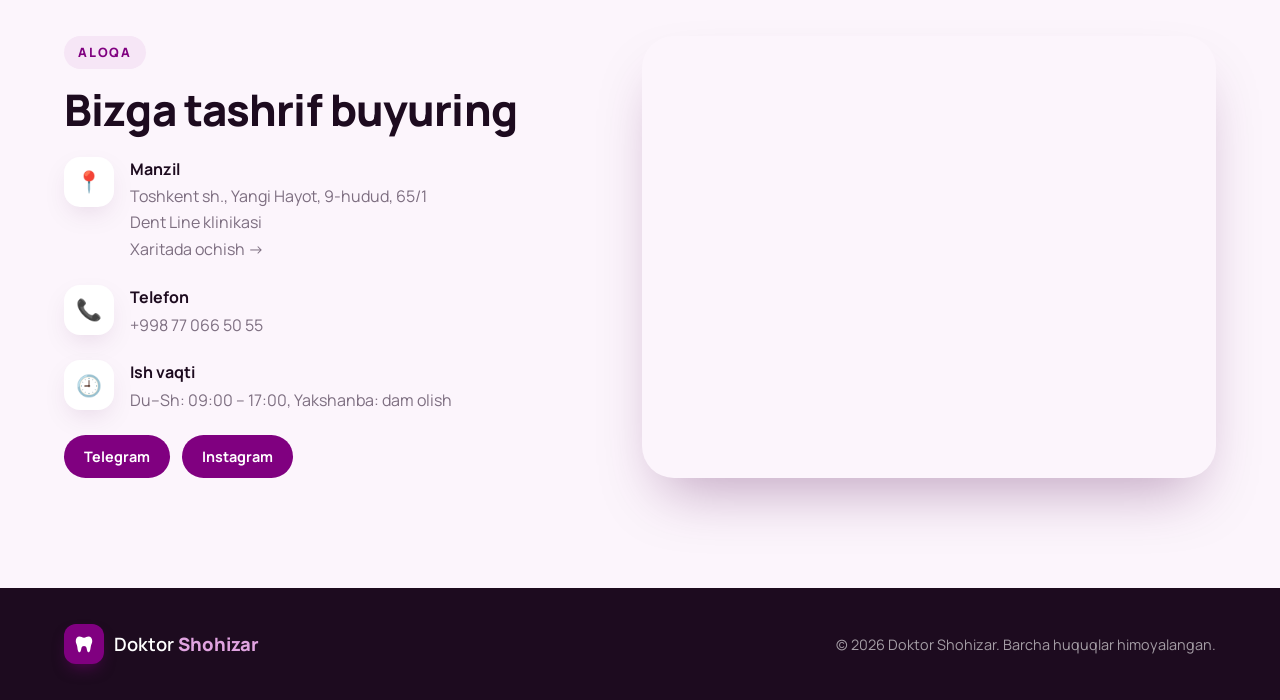
==== commit 469e4445: "Update clinic address, hours, experience, patient count and Telegram link Co-Authored-By: Claude Son" ====
--- a/index.html
+++ b/index.html
@@ -66,8 +66,8 @@
             <a href="#services" class="btn btn--ghost">Xizmatlarni ko'rish</a>
           </div>
           <div class="hero__stats">
-            <div><b data-count="12">0</b><span>yillik tajriba</span></div>
-            <div><b data-count="8500" data-suffix="+">0</b><span>mamnun bemor</span></div>
+            <div><b data-count="7">0</b><span>yillik tajriba</span></div>
+            <div><b data-count="2000" data-suffix="+">0</b><span>davolangan mijoz</span></div>
             <div><b data-count="98" data-suffix="%">0</b><span>tavsiya qiladi</span></div>
           </div>
         </div>
@@ -172,7 +172,7 @@
                  alt="Doktor Shohizar — stomatolog">
           </div>
           <div class="about__badge">
-            <b>12+</b>
+            <b>7+</b>
             <span>yil tajriba</span>
           </div>
         </div>
@@ -181,10 +181,10 @@
           <span class="eyebrow">Shifokor haqida</span>
           <h2>Doktor Shohizar</h2>
           <p class="about__role">Stomatolog-terapevt, ortoped va implantolog</p>
-          <p>12 yildan ortiq tajribaga ega shifokor. Xalqaro kurslar va seminarlarda muntazam malaka oshiradi. Asosiy maqsad — har bir bemorga og'riqsiz, sifatli va uzoq muddatli natija berish.</p>
+          <p>7 yildan ortiq tajribaga ega shifokor. Xalqaro kurslar va seminarlarda muntazam malaka oshiradi. Asosiy maqsad — har bir bemorga og'riqsiz, sifatli va uzoq muddatli natija berish.</p>
           <ul class="checklist">
             <li>Xalqaro implantologiya sertifikatlari</li>
-            <li>3 000+ muvaffaqiyatli implantatsiya</li>
+            <li>2 000+ davolangan mijoz</li>
             <li>Estetik stomatologiya bo'yicha mutaxassis</li>
             <li>Bemorga individual davolash rejasi</li>
           </ul>
@@ -360,16 +360,16 @@
         <div class="contact__info reveal">
           <span class="eyebrow">Aloqa</span>
           <h2>Bizga tashrif buyuring</h2>
-          <div class="contact__item"><span class="contact__icon">📍</span><div><b>Manzil</b><p>Toshkent sh., Yunusobod tumani</p></div></div>
+          <div class="contact__item"><span class="contact__icon">📍</span><div><b>Manzil</b><p>Toshkent sh., Yangi Hayot, 9-hudud, 65/1<br>Dent Line klinikasi</p><p><a href="https://www.google.com/maps/search/?api=1&amp;query=41.20841828843411,69.19491054232728" target="_blank" rel="noopener">Xaritada ochish →</a></p></div></div>
           <div class="contact__item"><span class="contact__icon">📞</span><div><b>Telefon</b><p><a href="tel:+998770665055">+998 77 066 50 55</a></p></div></div>
-          <div class="contact__item"><span class="contact__icon">🕘</span><div><b>Ish vaqti</b><p>Du–Sh: 09:00 – 20:00, Yakshanba: dam olish</p></div></div>
+          <div class="contact__item"><span class="contact__icon">🕘</span><div><b>Ish vaqti</b><p>Du–Sh: 09:00 – 17:00, Yakshanba: dam olish</p></div></div>
           <div class="socials">
-            <a href="#" aria-label="Telegram">Telegram</a>
+            <a href="https://t.me/doctorshahizar" target="_blank" rel="noopener" aria-label="Telegram">Telegram</a>
             <a href="#" aria-label="Instagram">Instagram</a>
           </div>
         </div>
         <div class="contact__map reveal">
-          <iframe title="Xarita" loading="lazy" src="https://www.openstreetmap.org/export/embed.html?bbox=69.26%2C41.34%2C69.32%2C41.38&amp;layer=mapnik"></iframe>
+          <iframe title="Xarita" loading="lazy" src="https://www.openstreetmap.org/export/embed.html?bbox=69.1849%2C41.2034%2C69.2049%2C41.2134&amp;layer=mapnik&amp;marker=41.20841828843411%2C69.19491054232728"></iframe>
         </div>
       </div>
     </section>
--- a/styles.css
+++ b/styles.css
@@ -386,7 +386,7 @@
   .price--featured { transform: none; }
   .about { gap: 48px; }
   .about__visual { max-width: 420px; margin: 0 auto; }
-  .cta { padding: 40px 28px; }
+  .cta { padding: 48px 32px; }
   .section { padding: 80px 0; }
 }
 
@@ -408,7 +408,7 @@
   .about__badge { right: 8px; }
   .strip__inner { justify-content: flex-start; }
   .strip__item { flex: 1 1 45%; font-size: .9rem; }
-  .cta { padding: 32px 18px; border-radius: 28px; }
+  .cta { padding: 36px 24px; border-radius: 28px; }
   .form { padding: 22px; }
 }
 
